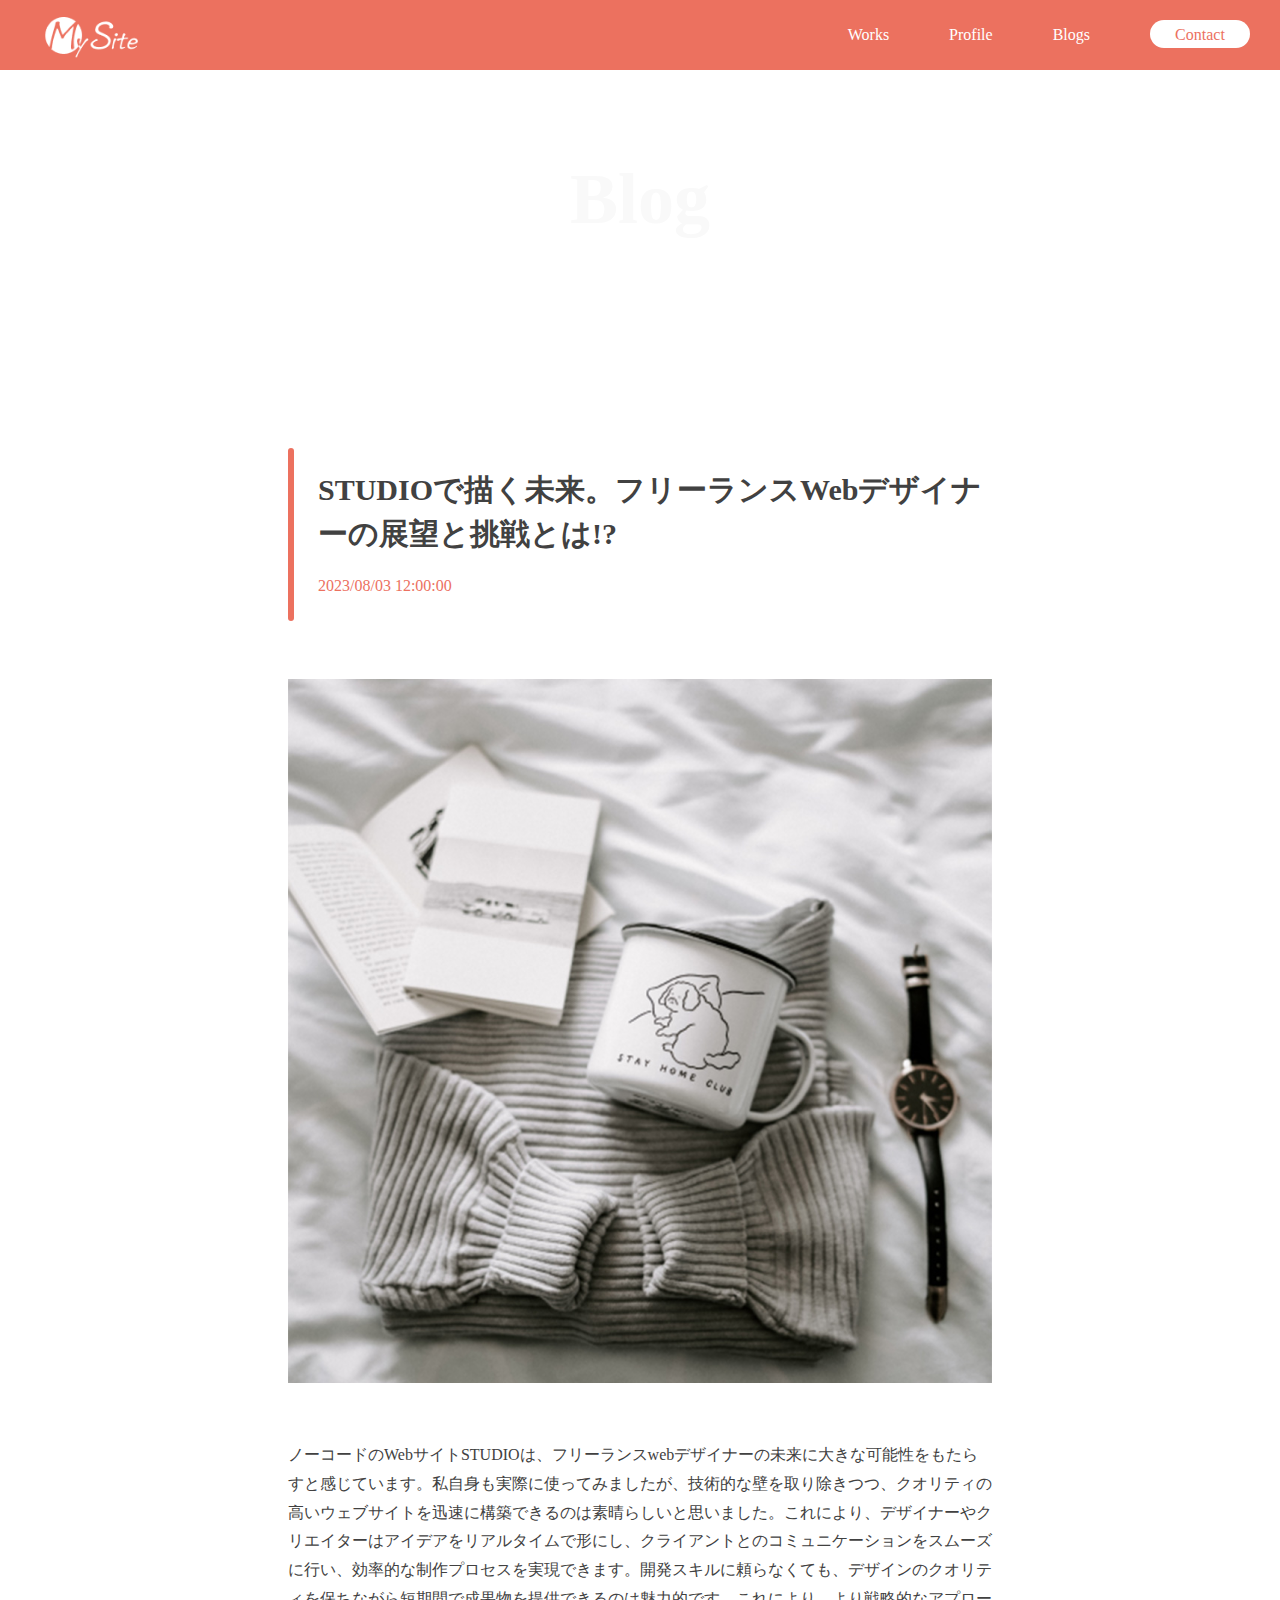
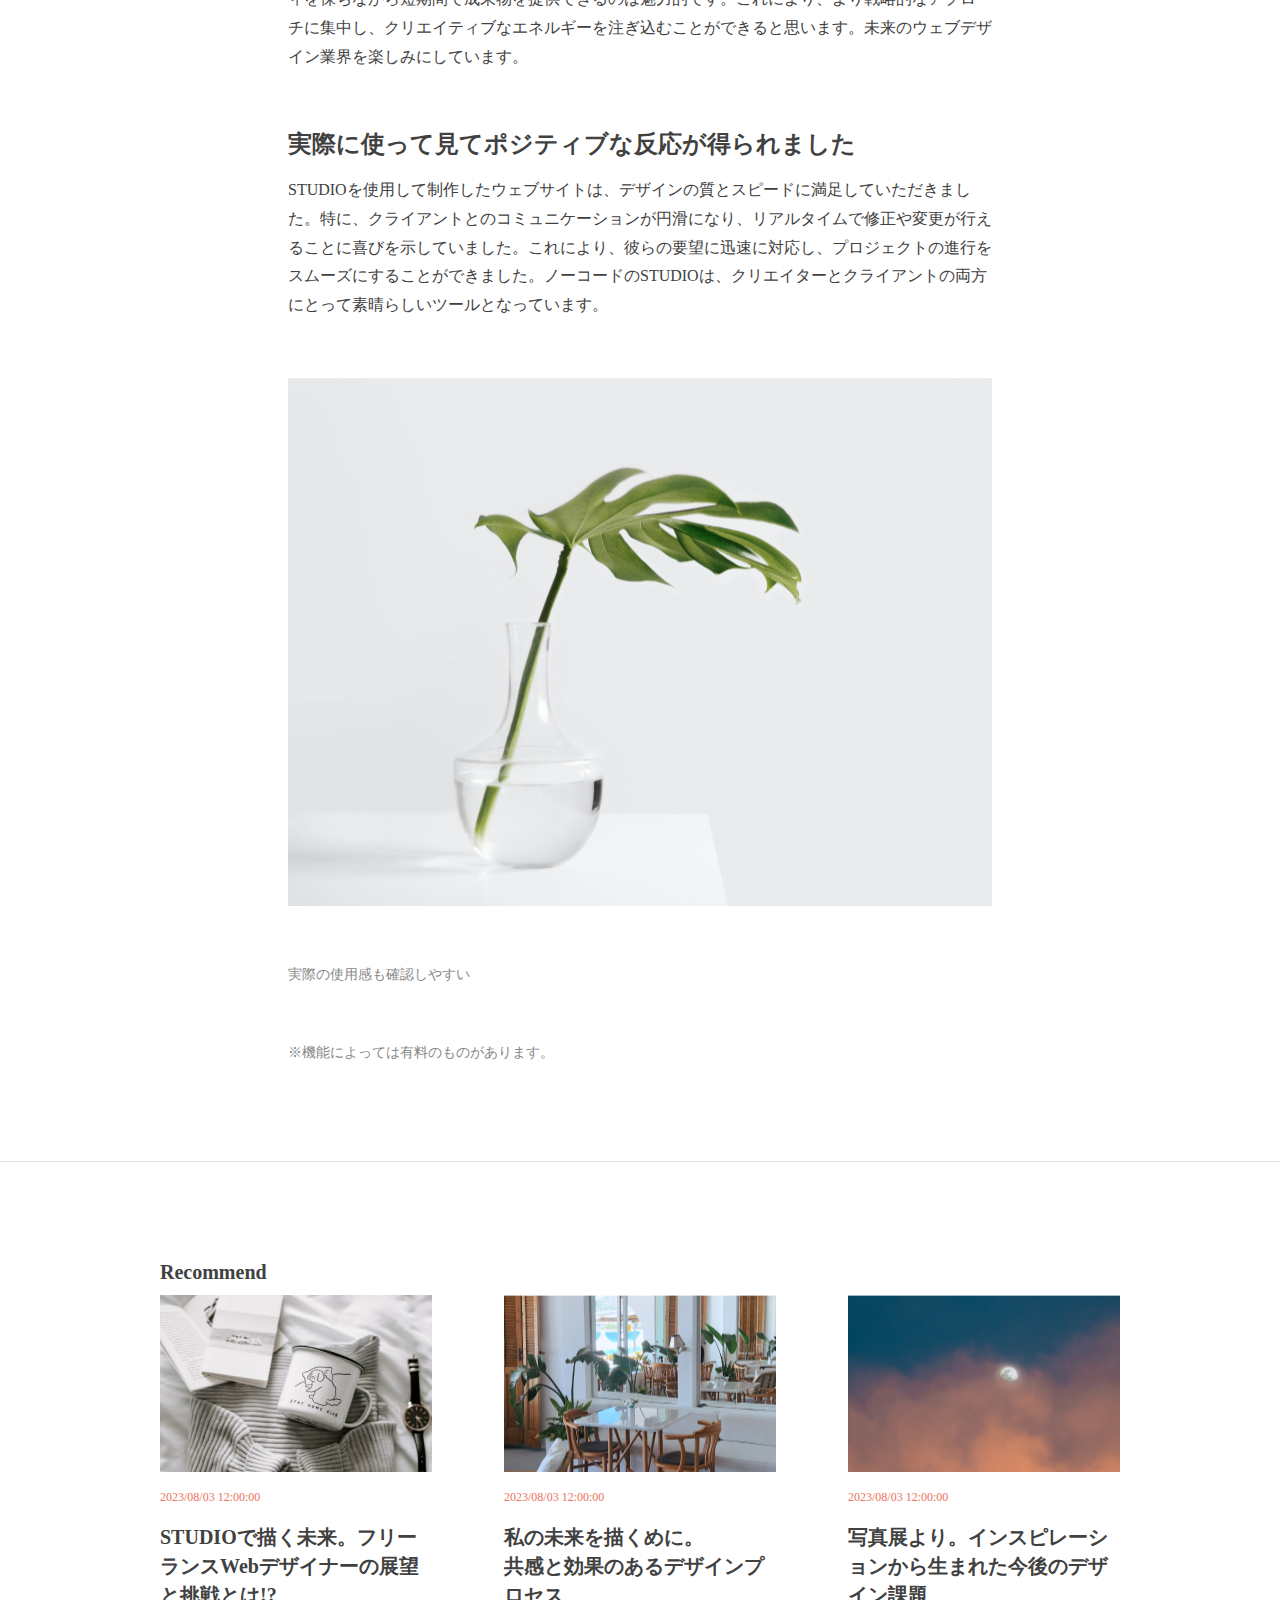
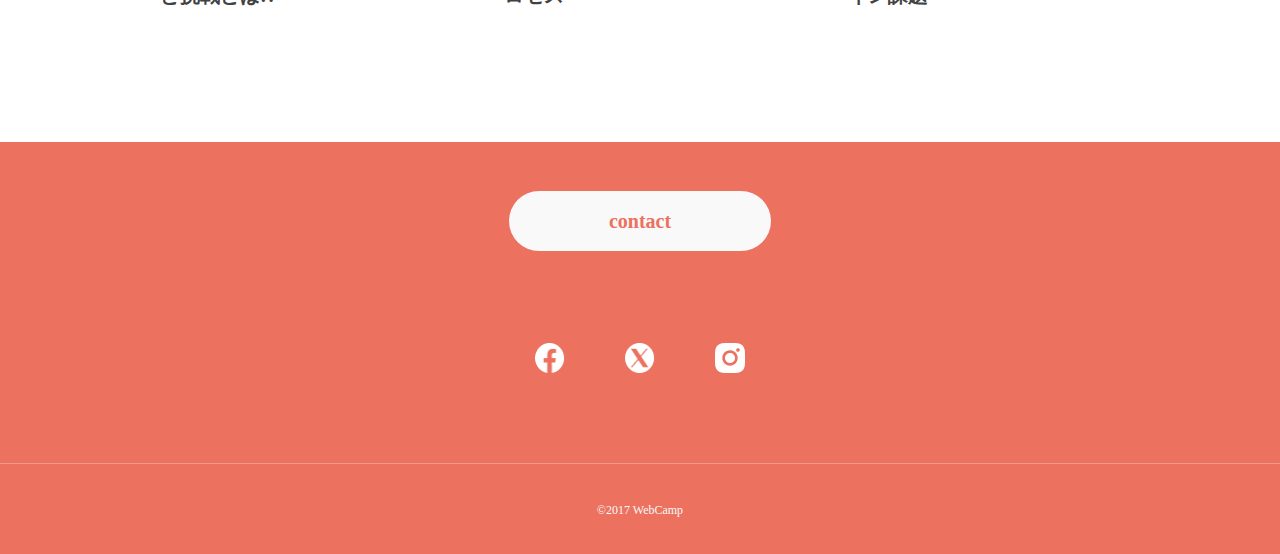
==== pages/blog.html @ ed56d895 "blogページ簡易実装" ====
<!DOCTYPE html>
<html lang="ja">
    <head>
        <meta charset="UTF-8">
        <!-- CSSファイルの読み込み -->
        <link rel="stylesheet" href="https://cdn.jsdelivr.net/npm/bootstrap@5.0.0-beta1/dist/css/bootstrap.min.css">
        <link rel="stylesheet" href="blog.css">
        <title>Blog</title>
    </head>
    <body>
        <!-- header -->
        <header>
            <nav>
                <h1 class="heading">
                    <a href="../index.html">
                        <img src="../img/mysite.png">
                    </a>
                </h1>
                <ul class="nav-list">
                    <li class="nav-list-item">
                        <a href="works.html">Works</a>
                    </li>
                    <li class="nav-list-item">
                        <a href="../index.html#profile">Profile</a>
                    </li>
                    <li class="nav-list-item">
                        <a href="../pages/blogs.html">Blogs</a>
                    </li>
                    <li class="nav-list-item">
                        <a href="../pages/contact.html" class="contact-button">Contact</a>
                    </li>
                </ul>
            </nav>
        </header>
        <!-- main-visual用のdiv -->
        <div class="main-visual">
            <div class="main-visual-text">
                <!-- pタグ（と文字）を追加 -->
                <p class="main-visual-title">Blog</p>
            </div>
        </div>
        <main>
            <section class="blog">
              <div class="width-704px">
              <div class="blog-title">
                <p class="vertical-line"></p>
                <div>
                  <h3>STUDIOで描く未来。フリーランスWebデザイナーの展望と挑戦とは!?</h3>
                  <p class="datetime">2023/08/03 12:00:00</p>
                </div>
              </div>
              <div class="image-box blog1-image"></div>
              <div class="description">
                ノーコードのWebサイトSTUDIOは、フリーランスwebデザイナーの未来に大きな可能性をもたらすと感じています。私自身も実際に使ってみましたが、技術的な壁を取り除きつつ、クオリティの高いウェブサイトを迅速に構築できるのは素晴らしいと思いました。これにより、デザイナーやクリエイターはアイデアをリアルタイムで形にし、クライアントとのコミュニケーションをスムーズに行い、効率的な制作プロセスを実現できます。開発スキルに頼らなくても、デザインのクオリティを保ちながら短期間で成果物を提供できるのは魅力的です。これにより、より戦略的なアプローチに集中し、クリエイティブなエネルギーを注ぎ込むことができると思います。未来のウェブデザイン業界を楽しみにしています。
              </div>
              <div class="description">
                <h4>実際に使って見てポジティブな反応が得られました</h4>
                <p>STUDIOを使用して制作したウェブサイトは、デザインの質とスピードに満足していただきました。特に、クライアントとのコミュニケーションが円滑になり、リアルタイムで修正や変更が行えることに喜びを示していました。これにより、彼らの要望に迅速に対応し、プロジェクトの進行をスムーズにすることができました。ノーコードのSTUDIOは、クリエイターとクライアントの両方にとって素晴らしいツールとなっています。</p>
              </div>  
              <div class="image-box blog2-image">
              </div>
              <p class="caption">実際の使用感も確認しやすい</p>
              <p class="caution">※機能によっては有料のものがあります。</p>
              </div>
            </section>          
           <section class="recommend">
             <h5 class="recomemnd-headding">Recommend</h5>
             <div class="recommend-blogs">
               <div class="card">
                 <div class="recommend-image-box blog3-image"></div>
                 <div class="recommend-blog-caption">
                   <p class="recomemnd-blog-datetime">2023/08/03 12:00:00</p>
                   <div class="recommend-blog-title">STUDIOで描く未来。フリーランスWebデザイナーの展望と挑戦とは!?</div>
                 </div>
               </div>
               <div class="card">
                 <div class="recommend-image-box blog4-image"></div>
                 <div class="recommend-blog-caption">
                   <p class="recomemnd-blog-datetime">2023/08/03 12:00:00</p>
                   <div class="recommend-blog-title">私の未来を描くめに。<br>
                    共感と効果のあるデザインプロセス</div>
                 </div>
               </div>
              <div class="card">
                 <div class="recommend-image-box blog5-image"></div>
                 <div class="recommend-blog-caption">
                   <p class="recomemnd-blog-datetime">2023/08/03 12:00:00</p>
                   <div class="recommend-blog-title">写真展より。インスピレーションから生まれた今後のデザイン課題</div>
                 </div>
               </div>
             </div>
           </section>
        </main>
        <footer>
          <a href="contact.html" class="contact-link">contact</a>
          <div class="sns">
            <a href="../index.html"><img src="../img/icon-facebook.png"></a>
            <a href="../index.html"><img src="../img/icon-x.png"></a>
            <a href="../index.html"><img src="../img/icon -instagram.png"></a>
          </div>
          <div class="footer_border_line"></div>
          <p class="footer-text">&copy;2017 WebCamp</p>
        </footer>
        <script src="https://ajax.googleapis.com/ajax/libs/jquery/3.1.1/jquery.min.js"></script>
        <script src="../script.js"></script>
    </body>
</html>
---- pages/blog.css ----
@charset "utf-8";

/* ブラウザがそれぞれ持っているCSSをリセットするための記述 */
* {
  margin: 0;
  padding: 0;
  box-sizing: border-box;
}

body {
  font-family: "Raleway", sans-serif;
}

.width-704px {
  width: 704px;
  margin: 0 auto;
}

header{
  width: 100%; /* 横幅100% */
  height: 70px; /* 高さ70px */
  background-color: #EC715F; /* 背景色をカラーコードで指定 */
  /* 固定 */
  position: fixed;
  z-index: 999;
  top: 0;
  left: 0;
}

.heading img{
  height: 60px;
}

nav{
  height: 70px; /* 高さ70px */
  margin: 0 auto;  /* 中央寄せ */
  display: flex; /* flexboxを設定 */
  justify-content: flex-end; /* 子要素を右詰めで順に並べるように設定する */
}

nav > :first-child {
    margin-right: auto;
    width: 214px;
    height: 65px;
    padding-top: 5px;
}

.nav-list{
  width: 560px; /* 横幅560px */
  display: flex; /* flexboxを設定 */
  justify-content: flex-end; /* 要素を右詰めで順に並べるように設定する */
}

.nav-list-item{
  margin: 0 30px; /* 上下に0pxの隙間、左右に30pxずつの隙間を発生させる。 */
  list-style: none; /* li使用時に発生する黒丸を削除 */
  line-height: 70px; /* 行の高さを70pxに設定し、縦方向に中央寄せで文字を配置する */
  text-align: center; /* 横方向に中央寄せで文字を配置する。*/
  color: white; /* 文字色を白に変更 */
}

.nav-list-item a {
    text-decoration: none;
    color: white;
    font-family: Noto Sans JP;
}

.nav-list-item a {
  position: relative; /*疑似要素使用のため*/
  text-decoration: none; /*標準時の下線を削除*/
}

.nav-list-item:not(:last-child) a:after {
  content: "";
  position: absolute;
  bottom: -4px;
  left: 0;
  width: 100%; /*下線の幅*/
  height: 4px; /*下線の太さ*/
  background: black;
  visibility: hidden; /*非表示*/
  opacity: 0; /*透明*/
  transition: .3s;
  background-color: white;
}

.nav-list-item:not(:last-child) a:hover::after {
   visibility: visible; /*表示*/
   opacity: 1; /*不透明に*/
   background-color: white;
}

.contact-button {
    display: block;
    background-color: white;
    border-radius: 20px;
    height: 28px;
    width: 100px;
    margin-top: 20px;
    line-height: 30px;
    color: #EC715F !important;
}

.contact-button:hover {
    background-color: #ffffff9e;
    transition: 0.3s
}

.main-visual {
    width: 100%;
    height: 250px;
    background-image: url(../img/mv.png);
    background-size: cover;
    background-position: center;
    margin-top: 70px;
}

.main-visual-text {
    /*width: 960px;*/
    /*height: 650px;*/
    /*margin: 0 auto;*/
    /*text-align: center;*/
    /*color: white;*/
}

.first-char {
    color: #EC715F;
}

.main-visual-title {
    padding-top: 90px;
    color: #F9F9F9;
    text-align: center;
    font-family: Raleway;
    font-size: 72px;
    font-style: normal;
    font-weight: 700;
    line-height: 110%;
    margin-bottom: 0;
}

.main-visual-subtitle {
    width: 784px;
    margin: 0 auto;
    font-size: 18px;
    line-height: 200%;
    font-family: Noto Sans JP;
}


/* .mainをmainに変更して、専用タグのmainを指定するように設定する。 */
main {
    width: 100%;
    padding-bottom: 128px;
    padding-top: 128px;
}


.blog {
    /*width: 704px;*/
    margin: 0 auto;
    padding-bottom: 96px;
    border-bottom: solid 1px #E4E4E4;
}
.blog:last-child {
  margin-bottom: 0;
}

.image-box:last-child {
  margin-bottom: 0; 
}

.vertical-line {
    display: flex;
    width: 6px;
    align-items: flex-start;
    gap: 10px;
    border-radius: 5px;
    background: #EC715F;
    height: 100%;
}

.blog-title {
    height: 173px;
    display: flex;
    justify-content: space-between;
}

h3 {
    color: var(--text-black, #414141);
    font-family: Noto Sans JP;
    font-size: 30px;
    font-style: normal;
    font-weight: 700;
    line-height: 145%;
    margin-bottom: 16px;
    width: 674px;
    margin-top: 20px;
    height: 88px;
}

.datetime {
    color: #EC715F;
    font-family: Noto Sans JP;
    font-size: 16px;
    font-style: normal;
    font-weight: 400;
    line-height: 180%;
    margin-bottom: 20px;
}


.image-box {
    width: 704px;
    height: 704px;
    margin: 0 auto;
    margin-top: 58px;
    margin-bottom: 58px;
    background-size: cover;
    background-position: center;
}

.blog1-image {
    background-image: url(../img/blog1-large-image.png);
    height: 704px;
}

.blog2-image {
    background-image: url(../img/blog2-large-image.png);
    height: 528px;
    margin-left: 0;
}

.caption {
    color: var(--gray-1, #888);
    font-family: Inter;
    font-size: 14px;
    font-style: normal;
    font-weight: 400;
    line-height: 160%;
    margin-bottom: 56px;
}

.caution {
    color: #888;
    font-family: Inter;
    font-size: 14px;
    font-style: normal;
    font-weight: 400;
    line-height: 160%;
    margin-bottom: 0;
}


.recommend {
    width: 960px;
    margin: 0 auto;
    padding-top: 96px;
}

.recomemnd-headding {
    color: #414141;
    font-family: Noto Sans JP;
    font-size: 20px;
    font-style: normal;
    font-weight: 700;
    line-height: 145%;
}

.recommend-blogs {
    width: 960px;
    height: 319px;
    display: inline-flex;
    align-items: flex-start;
    align-content: flex-start;
    gap: 64px 72px;
    flex-wrap: wrap;
}

.card {
    width: 272px;
    height: 319px;
    border: none;
}


.recomemend-image-box {
    width: 272px;
    height: 177px;
    background-size: cover;
    background-position: center;
}

.recommend-blog-caption {
    width: 272px;
    height: 130px;
}

.recomemnd-blog-datetime {
    color: #EC715F;
    font-family: Noto Sans JP;
    font-size: 12px;
    font-style: normal;
    font-weight: 400;
    line-height: 180%;
    display: flex;
    width: 258px;
    height: 37.152px;
    flex-direction: column;
    justify-content: flex-end;
    margin-bottom: 14px;
}

.recommend-blog-title {
    color: var(--text-black, #414141);
    font-family: Noto Sans JP;
    font-size: 20px;
    font-style: normal;
    font-weight: 700;
    line-height: 145%;
}




.blog3-image {
    background-image: url(../img/blog3-large-image.png);
    height: 177px;
}

.blog4-image {
    background-image: url(../img/blog4-large-image.png);
    height: 177px;
    margin-left: 0;
}

.blog5-image {
    background-image: url(../img/blog5-large-image.png);
    height: 177px;
    margin-left: 0;
}

.description {
    color: #414141;
    font-family: Noto Sans JP;
    font-size: 16px;
    font-style: normal;
    font-weight: 400;
    line-height: 180%;
    margin-bottom: 56px;
}


h4 {
    height: 24.65px;
    color: #414141;
    font-family: Noto Sans JP;
    font-size: 24px;
    font-style: normal;
    font-weight: 700;
    line-height: 145%;
    margin-bottom: 24px;
    align-self: stretch;
}


.description p {
    margin: 0;
}



.blogs-case {
    width: 496px;
    height: 166px;
}

.title-group {
    width: 498px;
    height: 88px;
}





.content {
    overflow: hidden;
    color: #414141;
    text-overflow: ellipsis;
    font-family: Noto Sans JP;
    font-size: 16px;
    font-style: normal;
    font-weight: 400;
    line-height: 180%;
    height: 58px;
    display: -webkit-box;
    -webkit-box-orient: vertical;
    -webkit-line-clamp: 2;
}


.view-all {
    width: 224px;
    margin: 0 auto;
    display: flex;
    height: 60px;
    justify-content: center;
    align-items: center;
    border-radius: 30px;
    color: #F9F9F9;
    background: #1C1C1C;
    font-size: 16px;
    font-weight: 700;
    line-height: 180%;
    text-decoration: none;
    font-family: Noto Sans JP;
    font-style: normal;
}

.view-all:hover {
    background: #1c1c1c7d;
    color: #F9F9F9;
    transition: 0.3s;
}


footer {
    width: 100%;
    height: 412px;
    text-align: center;
    line-height: 60px;
    background-color: #EC715F;
    display: flex;
    padding: 28px 0px 16px 0px;
    flex-direction: column;
    justify-content: flex-end;
    align-items: center;
    gap: 36px;
}

.contact-link {
    text-decoration: none;
    display: flex;
    height: 60px;
    padding: 24px 100px;
    align-items: center;
    gap: 10px;
    border-radius: 30px;
    background: #F9F9F9;
    color: #EC715F;
    font-size: 20px;
    font-weight: 700;
    line-height: 145%;
    font-family: Noto Sans JP;
}

.contact-link:hover {
    color: #EC715F;
}

.sns {
    display: flex;
    padding: 40px 0px;
    justify-content: center;
    align-items: flex-start;
    gap: 60px;
}

footer img {
  width: 30px;
  height: 30px;
}

.footer_border_line {
    width: 100%;
    height: 1px;
    opacity: 0.3;
    background: #F9F9F9;
}

.footer-text {
    color: #F9F9F9;
    font-family: Noto Sans JP;
    font-size: 12px;
    font-style: normal;
    font-weight: 400;
    line-height: 180%;
}
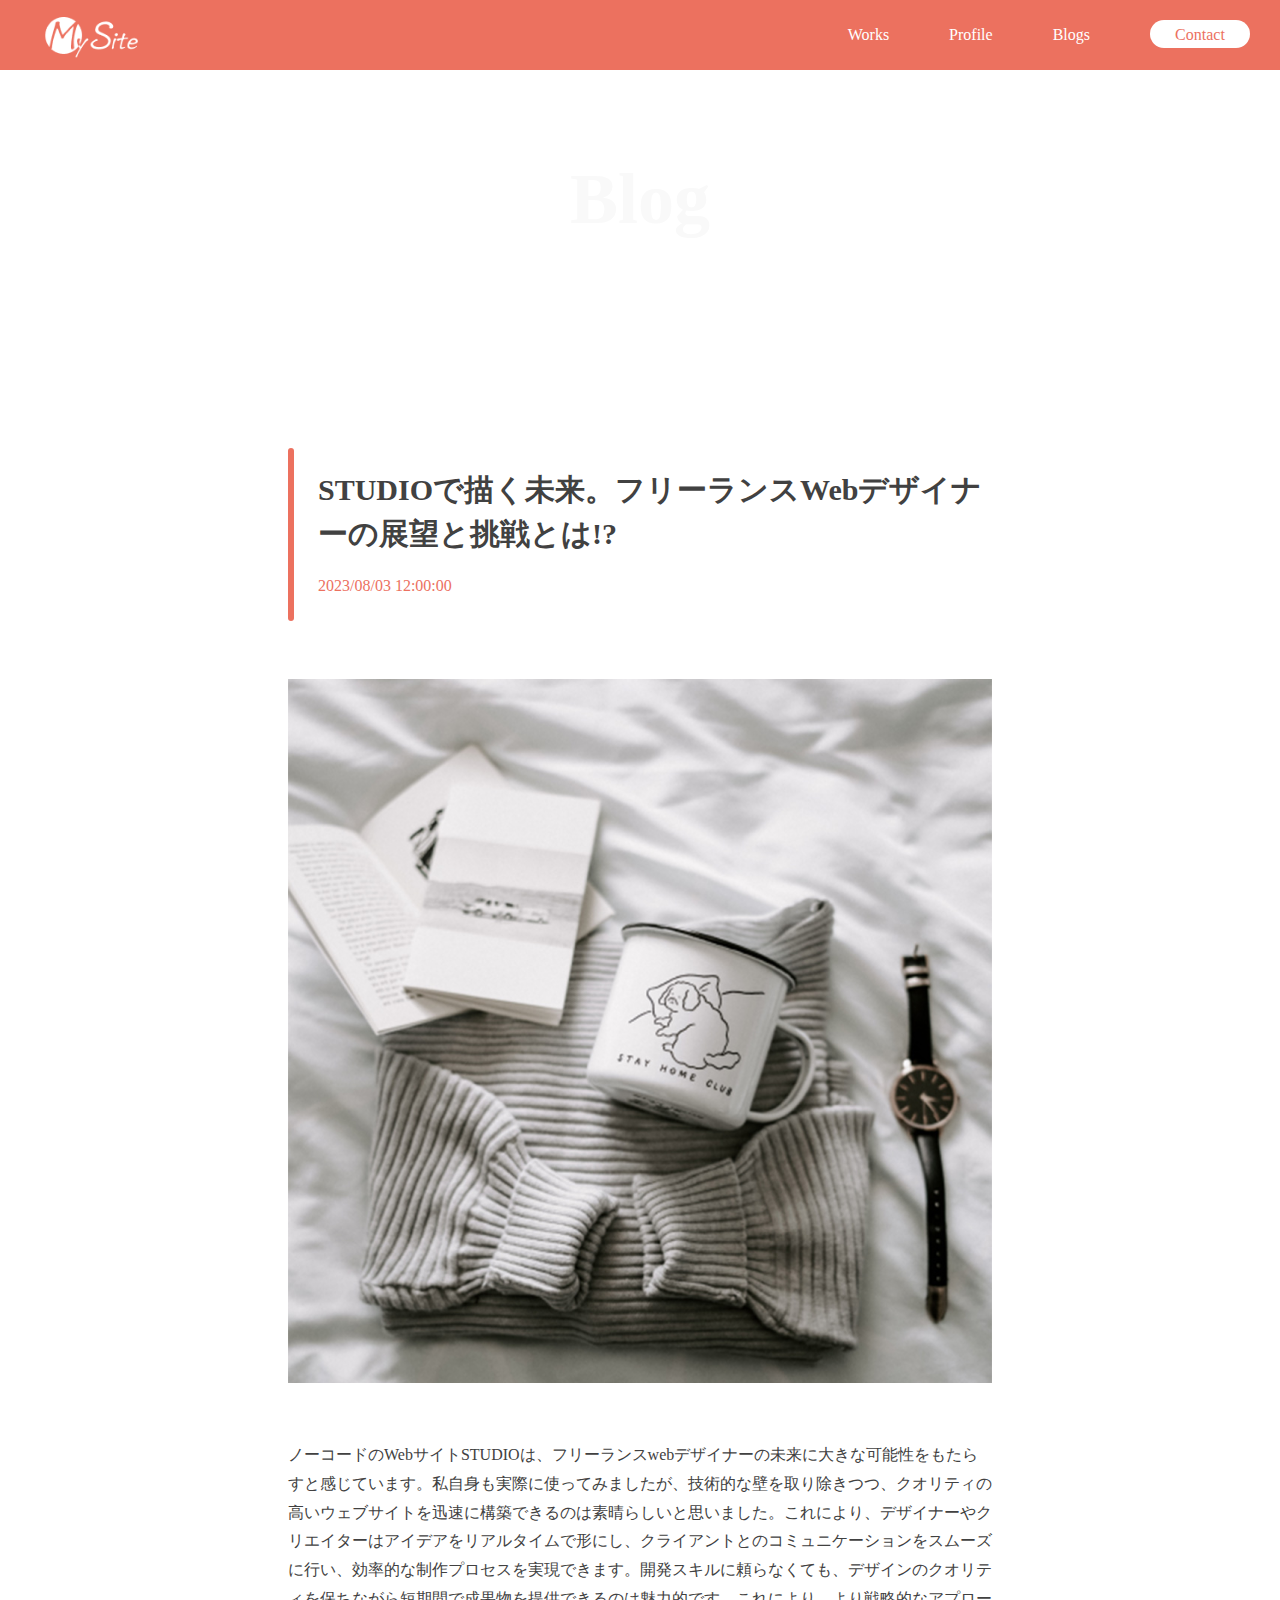
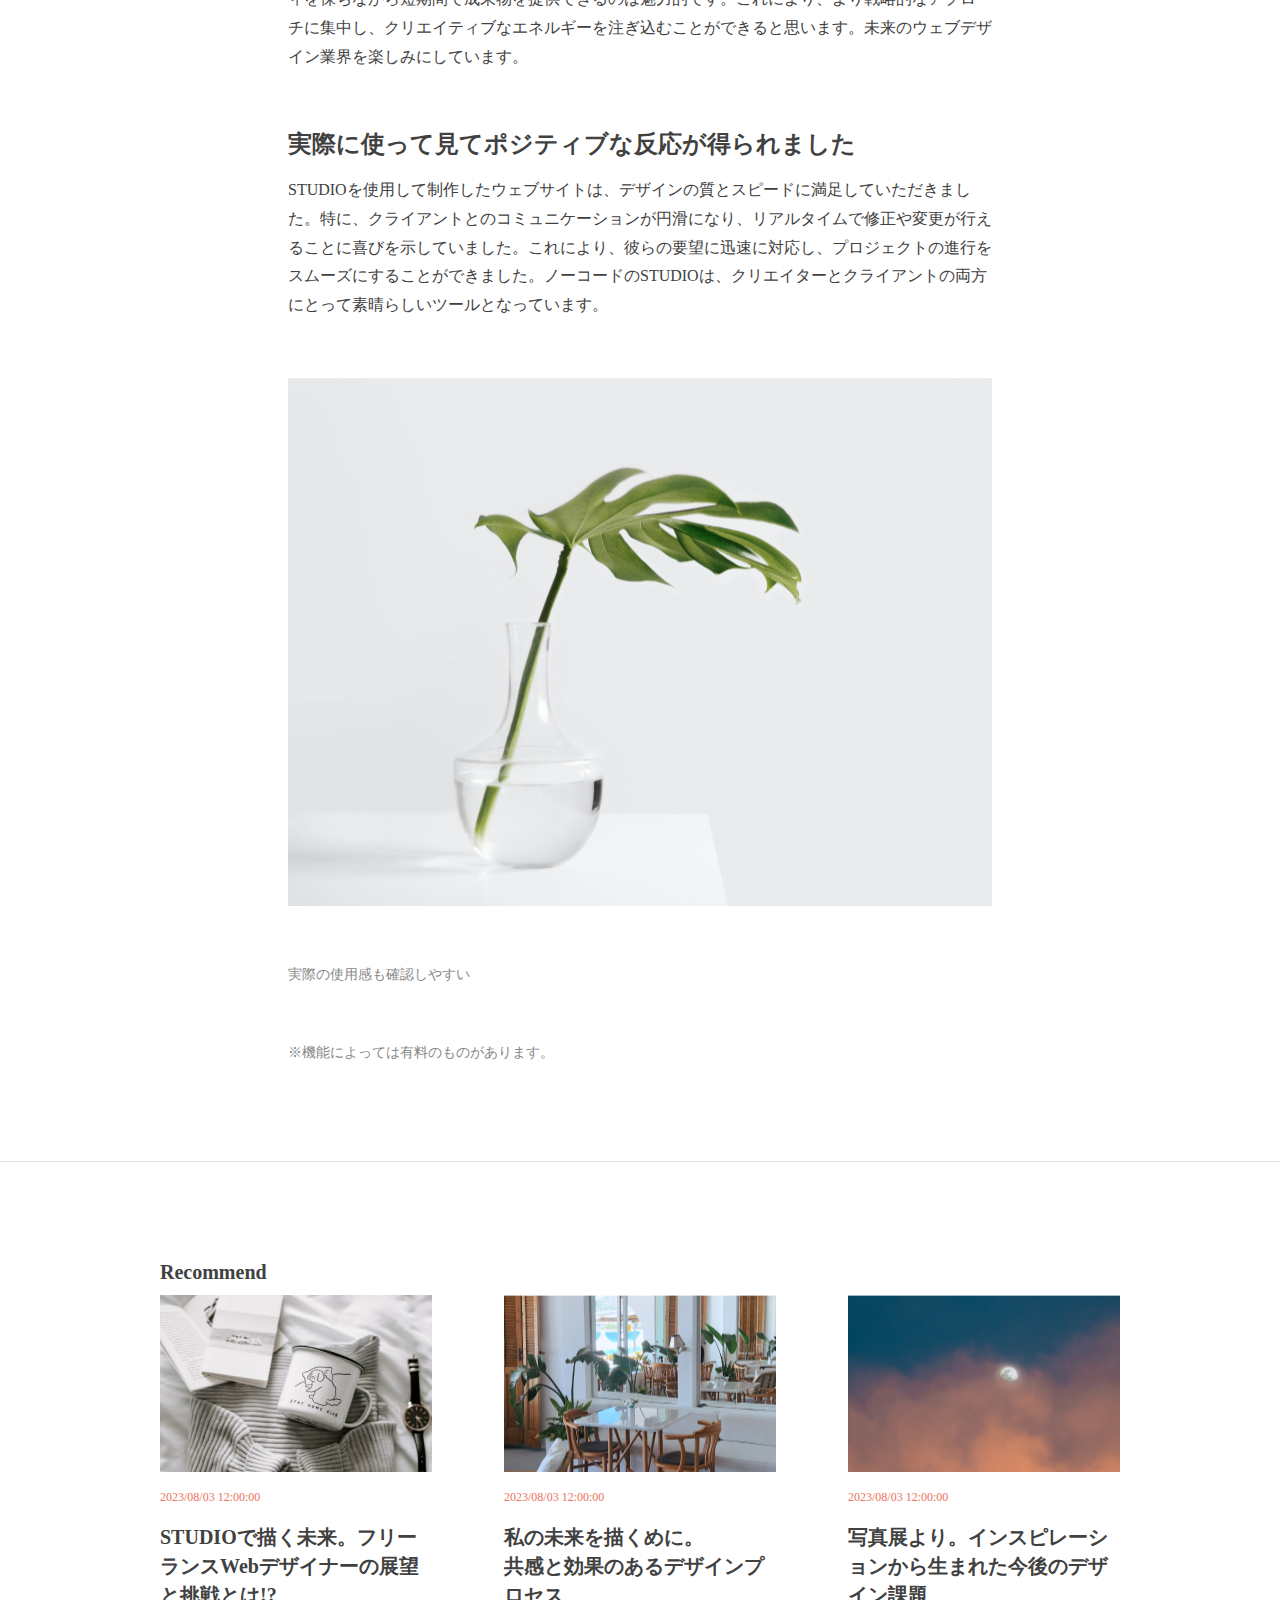
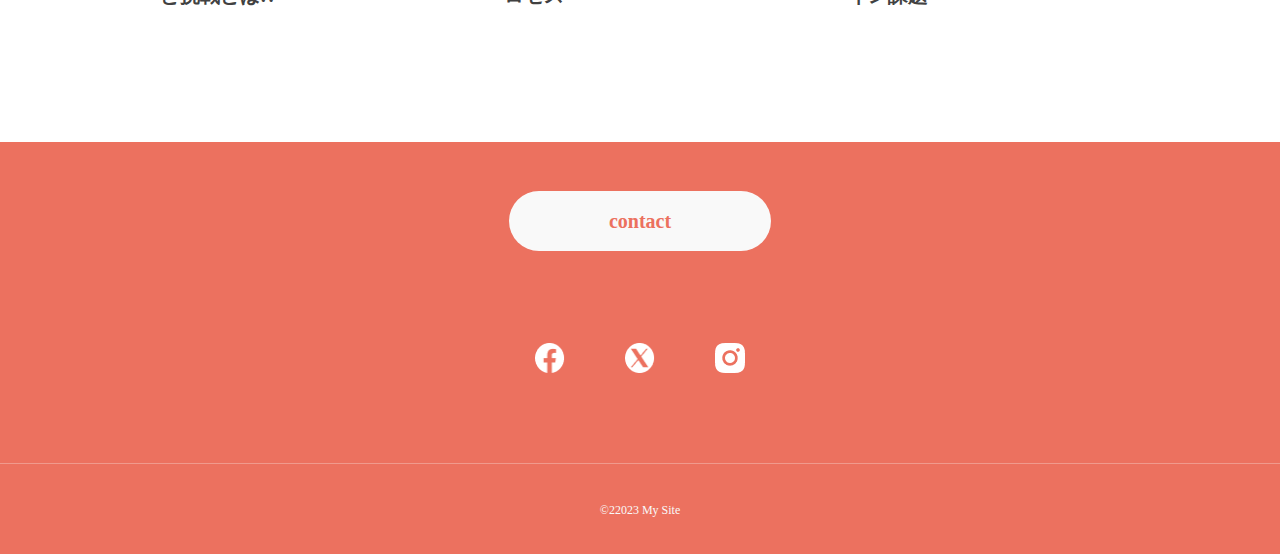
==== commit aed87b6f: "footer文言修正" ====
--- a/pages/blog.html
+++ b/pages/blog.html
@@ -99,7 +99,7 @@
             <a href="../index.html"><img src="../img/icon -instagram.png"></a>
           </div>
           <div class="footer_border_line"></div>
-          <p class="footer-text">&copy;2017 WebCamp</p>
+          <p class="footer-text">&copy;22023 My Site</p>
         </footer>
         <script src="https://ajax.googleapis.com/ajax/libs/jquery/3.1.1/jquery.min.js"></script>
         <script src="../script.js"></script>
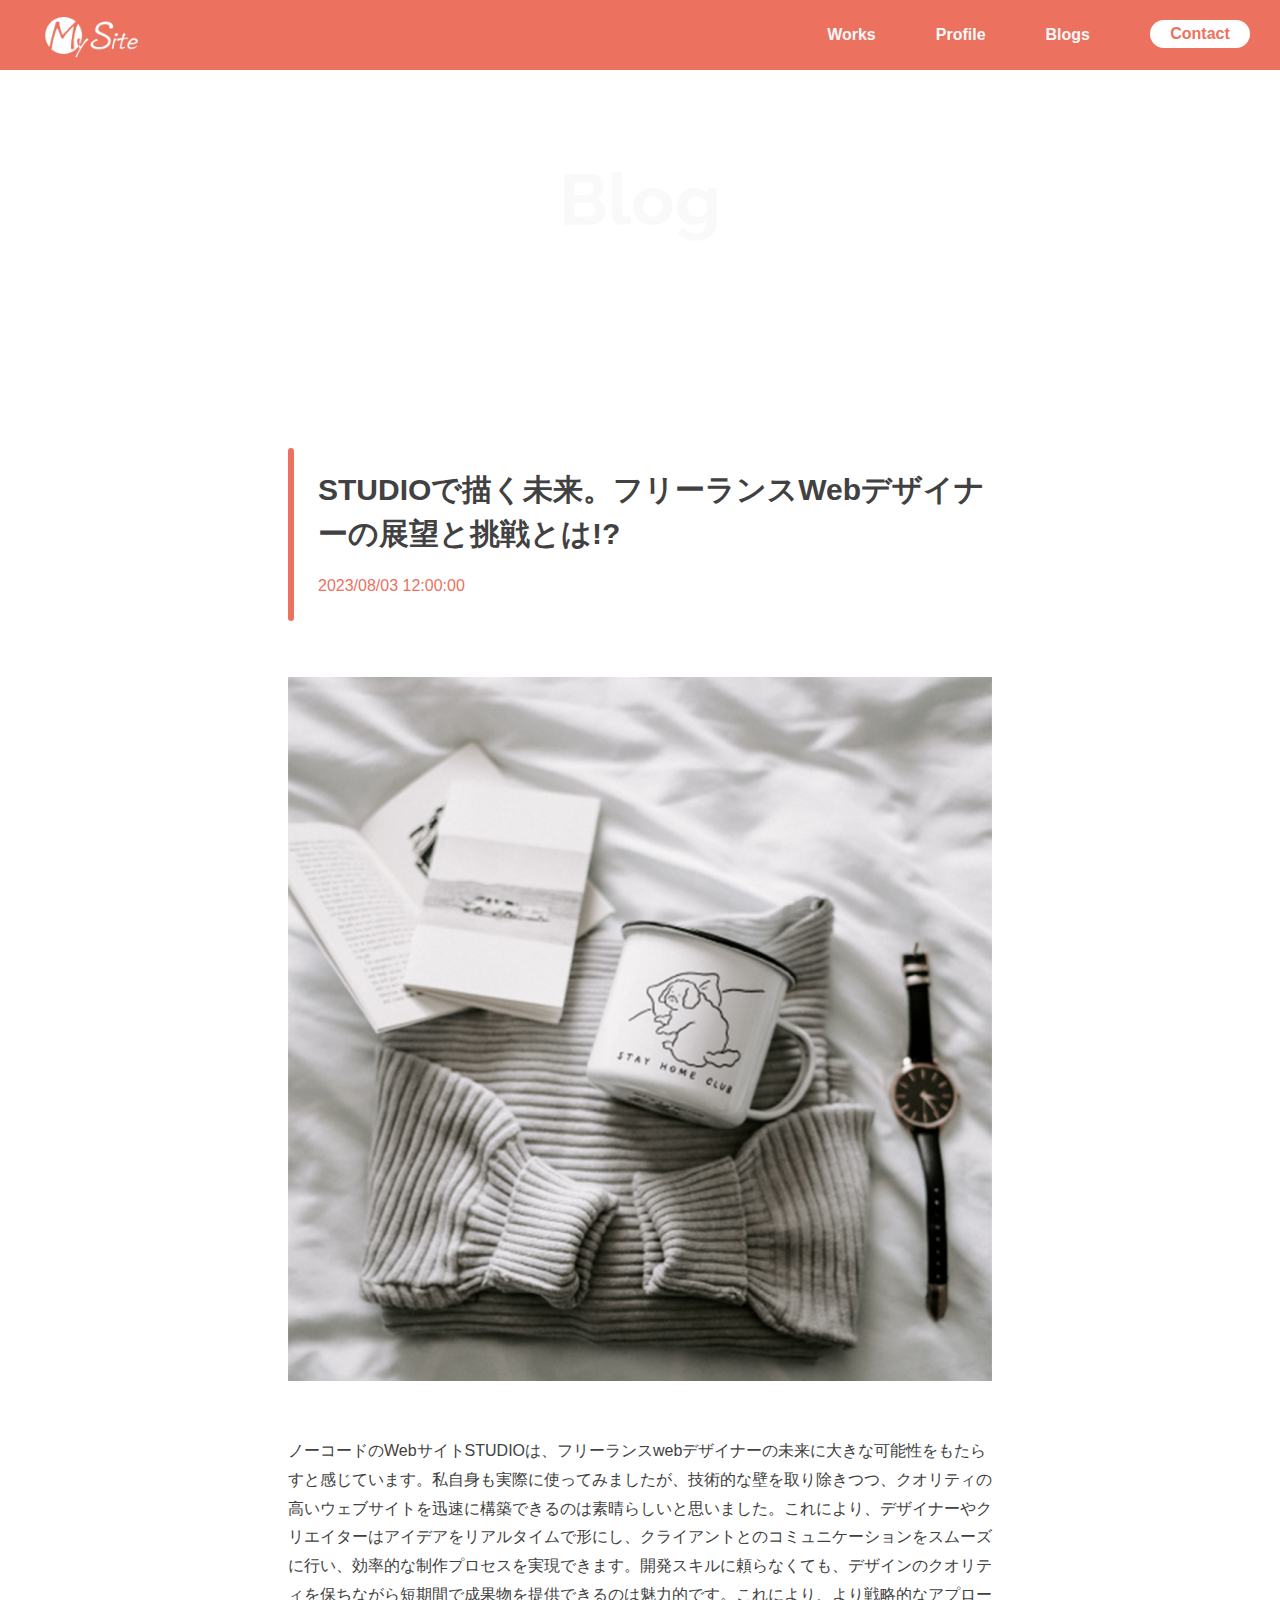
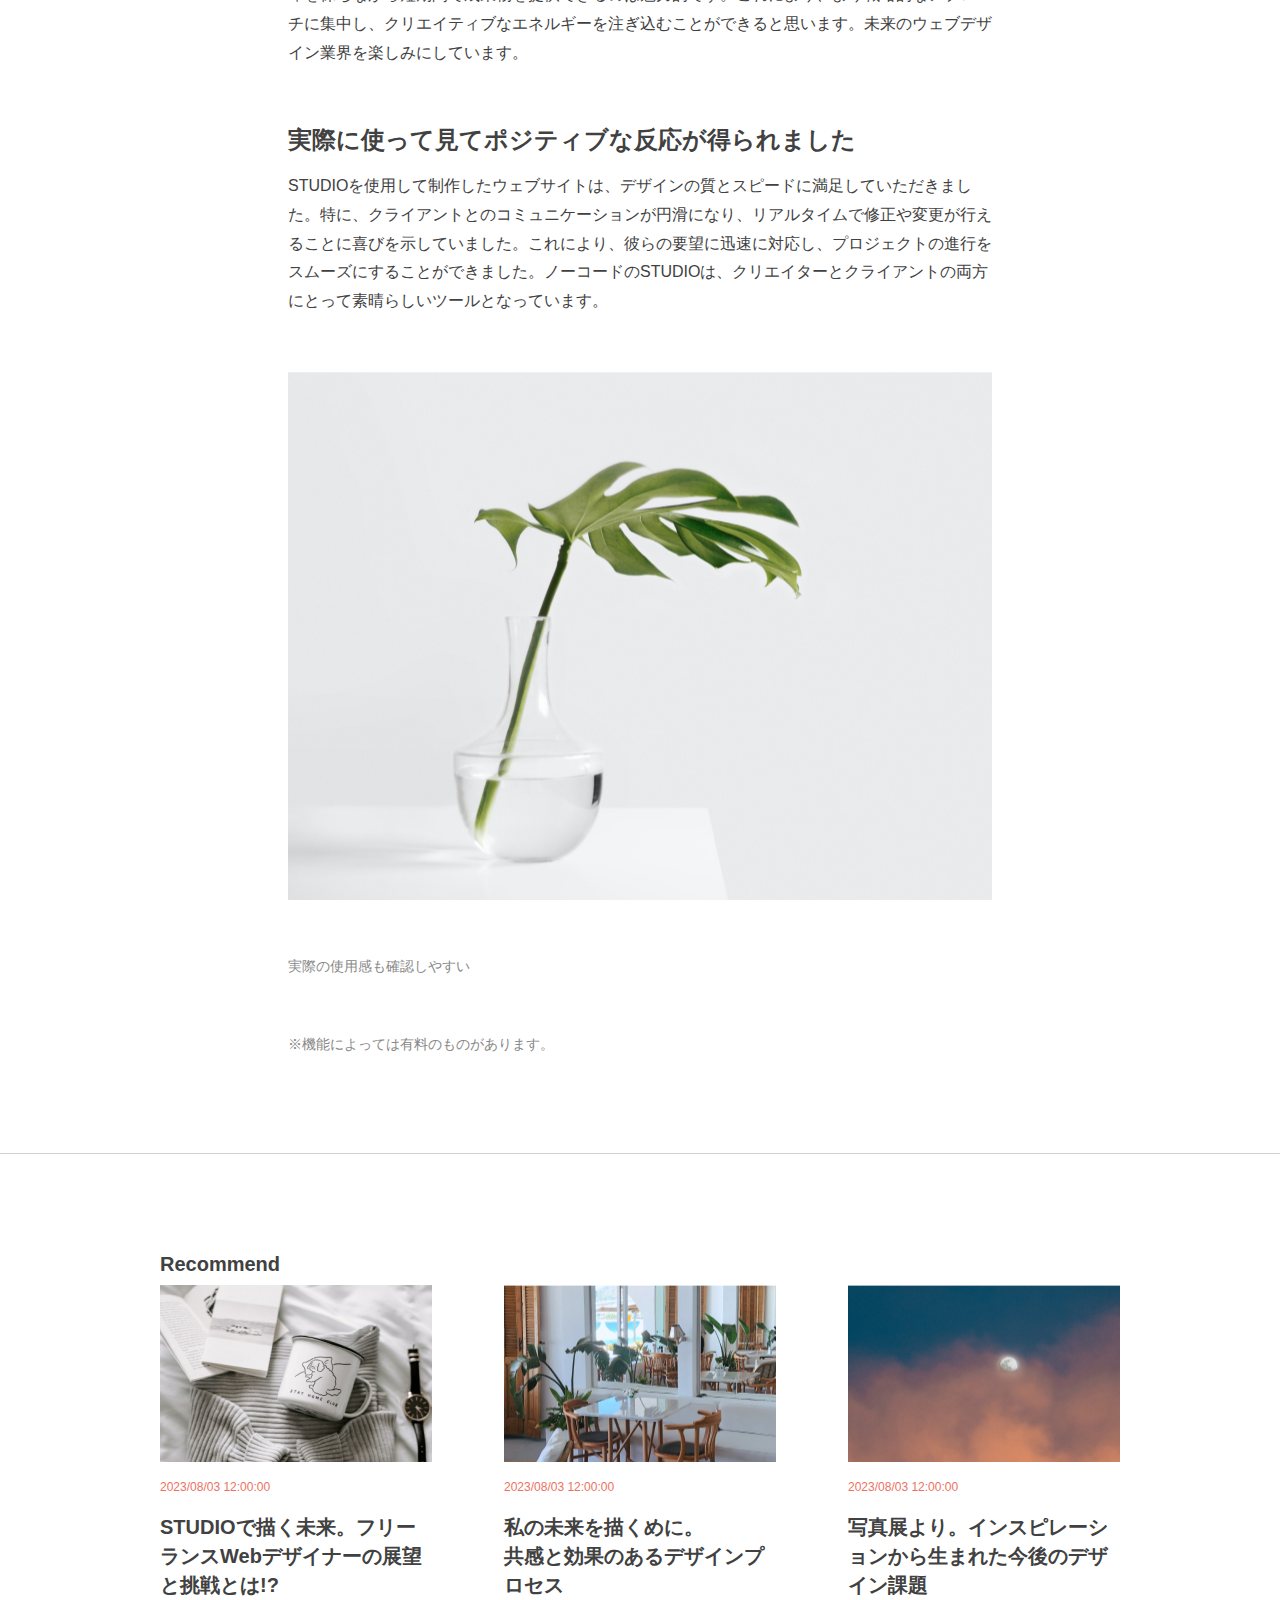
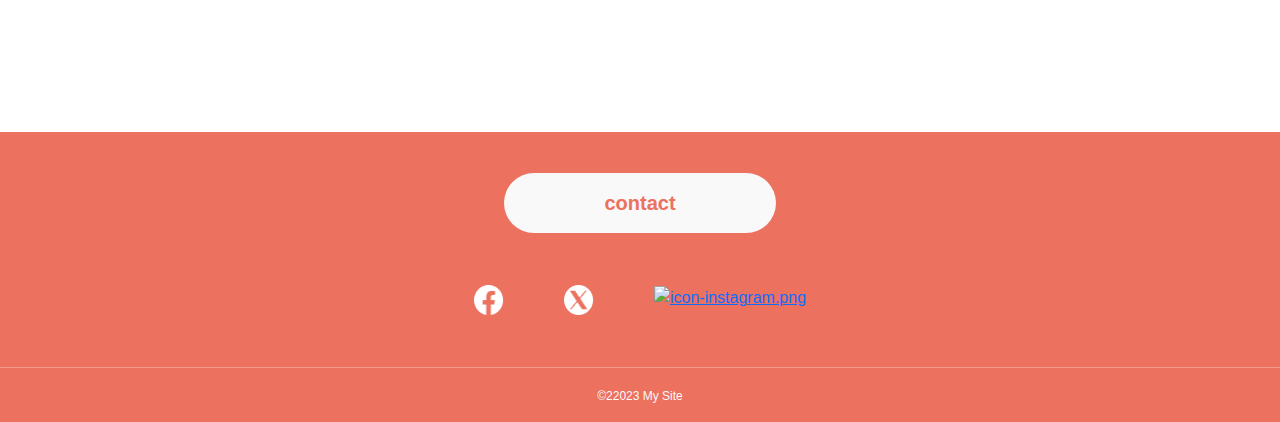
==== commit 50481abe: "PC版完成" ====
--- a/pages/blog.html
+++ b/pages/blog.html
@@ -4,6 +4,8 @@
         <meta charset="UTF-8">
         <!-- CSSファイルの読み込み -->
         <link rel="stylesheet" href="https://cdn.jsdelivr.net/npm/bootstrap@5.0.0-beta1/dist/css/bootstrap.min.css">
+        <link href="https://fonts.googleapis.com/earlyaccess/notosansjp.css">
+        <link href="https://fonts.googleapis.com/css?family=Raleway" rel="stylesheet">
         <link rel="stylesheet" href="blog.css">
         <title>Blog</title>
     </head>
@@ -13,7 +15,7 @@
             <nav>
                 <h1 class="heading">
                     <a href="../index.html">
-                        <img src="../img/mysite.png">
+                        <img src="../img/mysite.png" alt="mysite.png">
                     </a>
                 </h1>
                 <ul class="nav-list">
@@ -41,66 +43,73 @@
         </div>
         <main>
             <section class="blog">
-              <div class="width-704px">
-              <div class="blog-title">
-                <p class="vertical-line"></p>
-                <div>
-                  <h3>STUDIOで描く未来。フリーランスWebデザイナーの展望と挑戦とは!?</h3>
-                  <p class="datetime">2023/08/03 12:00:00</p>
+                <div class="width-704px">
+                    <div class="blog-title">
+                        <p class="vertical-line"></p>
+                        <div>
+                            <h3>STUDIOで描く未来。フリーランスWebデザイナーの展望と挑戦とは!?</h3>
+                            <p class="datetime">2023/08/03 12:00:00</p>
+                        </div>
+                    </div>
+                    <div class="image-box blog1-image"></div>
+                    <div class="description">ノーコードのWebサイトSTUDIOは、フリーランスwebデザイナーの未来に大きな可能性をもたらすと感じています。私自身も実際に使ってみましたが、技術的な壁を取り除きつつ、クオリティの高いウェブサイトを迅速に構築できるのは素晴らしいと思いました。これにより、デザイナーやクリエイターはアイデアをリアルタイムで形にし、クライアントとのコミュニケーションをスムーズに行い、効率的な制作プロセスを実現できます。開発スキルに頼らなくても、デザインのクオリティを保ちながら短期間で成果物を提供できるのは魅力的です。これにより、より戦略的なアプローチに集中し、クリエイティブなエネルギーを注ぎ込むことができると思います。未来のウェブデザイン業界を楽しみにしています。 </div>
+                    <div class="description">
+                        <h4>実際に使って見てポジティブな反応が得られました</h4>
+                        <p>STUDIOを使用して制作したウェブサイトは、デザインの質とスピードに満足していただきました。特に、クライアントとのコミュニケーションが円滑になり、リアルタイムで修正や変更が行えることに喜びを示していました。これにより、彼らの要望に迅速に対応し、プロジェクトの進行をスムーズにすることができました。ノーコードのSTUDIOは、クリエイターとクライアントの両方にとって素晴らしいツールとなっています。</p>
+                    </div>
+                    <div class="image-box blog2-image"></div>
+                    <p class="caption">実際の使用感も確認しやすい</p>
+                    <p class="caution">※機能によっては有料のものがあります。</p>
                 </div>
-              </div>
-              <div class="image-box blog1-image"></div>
-              <div class="description">
-                ノーコードのWebサイトSTUDIOは、フリーランスwebデザイナーの未来に大きな可能性をもたらすと感じています。私自身も実際に使ってみましたが、技術的な壁を取り除きつつ、クオリティの高いウェブサイトを迅速に構築できるのは素晴らしいと思いました。これにより、デザイナーやクリエイターはアイデアをリアルタイムで形にし、クライアントとのコミュニケーションをスムーズに行い、効率的な制作プロセスを実現できます。開発スキルに頼らなくても、デザインのクオリティを保ちながら短期間で成果物を提供できるのは魅力的です。これにより、より戦略的なアプローチに集中し、クリエイティブなエネルギーを注ぎ込むことができると思います。未来のウェブデザイン業界を楽しみにしています。
-              </div>
-              <div class="description">
-                <h4>実際に使って見てポジティブな反応が得られました</h4>
-                <p>STUDIOを使用して制作したウェブサイトは、デザインの質とスピードに満足していただきました。特に、クライアントとのコミュニケーションが円滑になり、リアルタイムで修正や変更が行えることに喜びを示していました。これにより、彼らの要望に迅速に対応し、プロジェクトの進行をスムーズにすることができました。ノーコードのSTUDIOは、クリエイターとクライアントの両方にとって素晴らしいツールとなっています。</p>
-              </div>  
-              <div class="image-box blog2-image">
-              </div>
-              <p class="caption">実際の使用感も確認しやすい</p>
-              <p class="caution">※機能によっては有料のものがあります。</p>
-              </div>
-            </section>          
-           <section class="recommend">
-             <h5 class="recomemnd-headding">Recommend</h5>
-             <div class="recommend-blogs">
-               <div class="card">
-                 <div class="recommend-image-box blog3-image"></div>
-                 <div class="recommend-blog-caption">
-                   <p class="recomemnd-blog-datetime">2023/08/03 12:00:00</p>
-                   <div class="recommend-blog-title">STUDIOで描く未来。フリーランスWebデザイナーの展望と挑戦とは!?</div>
-                 </div>
-               </div>
-               <div class="card">
-                 <div class="recommend-image-box blog4-image"></div>
-                 <div class="recommend-blog-caption">
-                   <p class="recomemnd-blog-datetime">2023/08/03 12:00:00</p>
-                   <div class="recommend-blog-title">私の未来を描くめに。<br>
-                    共感と効果のあるデザインプロセス</div>
-                 </div>
-               </div>
-              <div class="card">
-                 <div class="recommend-image-box blog5-image"></div>
-                 <div class="recommend-blog-caption">
-                   <p class="recomemnd-blog-datetime">2023/08/03 12:00:00</p>
-                   <div class="recommend-blog-title">写真展より。インスピレーションから生まれた今後のデザイン課題</div>
-                 </div>
-               </div>
-             </div>
-           </section>
+            </section>
+            <section class="recommend">
+                <h5 class="recomemnd-headding">Recommend</h5>
+                <div class="recommend-blogs">
+                    <div class="card">
+                        <div class="recommend-image-box blog3-image"></div>
+                        <div class="recommend-blog-caption">
+                            <p class="recomemnd-blog-datetime">2023/08/03 12:00:00</p>
+                            <div class="recommend-blog-title">STUDIOで描く未来。フリーランスWebデザイナーの展望と挑戦とは!?</div>
+                        </div>
+                    </div>
+                    <div class="card">
+                        <div class="recommend-image-box blog4-image"></div>
+                        <div class="recommend-blog-caption">
+                            <p class="recomemnd-blog-datetime">2023/08/03 12:00:00</p>
+                            <div class="recommend-blog-title">私の未来を描くめに。
+                                <br>共感と効果のあるデザインプロセス
+                            </div>
+                        </div>
+                    </div>
+                    <div class="card">
+                        <div class="recommend-image-box blog5-image"></div>
+                        <div class="recommend-blog-caption">
+                            <p class="recomemnd-blog-datetime">2023/08/03 12:00:00</p>
+                            <div class="recommend-blog-title">写真展より。インスピレーションから生まれた今後のデザイン課題</div>
+                        </div>
+                    </div>
+                </div>
+            </section>
         </main>
         <footer>
-          <a href="contact.html" class="contact-link">contact</a>
-          <div class="sns">
-            <a href="../index.html"><img src="../img/icon-facebook.png"></a>
-            <a href="../index.html"><img src="../img/icon-x.png"></a>
-            <a href="../index.html"><img src="../img/icon -instagram.png"></a>
-          </div>
-          <div class="footer_border_line"></div>
-          <p class="footer-text">&copy;22023 My Site</p>
+            <a href="contact.html" class="contact-link">contact</a>
+            <div class="sns">
+                <a href="../index.html">
+                    <img src="../img/icon-facebook.png" alt="icon-facebook.png">
+                </a>
+                <a href="../index.html">
+                    <img src="../img/icon-x.png" alt="icon-x.png">
+                </a>
+                <a href="../index.html">
+                    <img src="../img/icon-instagram.png" alt="icon-instagram.png">
+                </a>
+            </div>
+            <div class="footer_border_line"></div>
+            <p class="footer-text">&copy;22023 My Site</p>
         </footer>
+        <a href="#" class="fixed_btn hide">
+            <img src="../img/upper-arrow.png" alt="upper-arrow.png">
+        </a>
         <script src="https://ajax.googleapis.com/ajax/libs/jquery/3.1.1/jquery.min.js"></script>
         <script src="../script.js"></script>
     </body>
--- a/pages/blog.css
+++ b/pages/blog.css
@@ -1,93 +1,115 @@
 @charset "utf-8";
 
 /* ブラウザがそれぞれ持っているCSSをリセットするための記述 */
+
 * {
-  margin: 0;
-  padding: 0;
-  box-sizing: border-box;
+    margin: 0;
+    padding: 0;
+    box-sizing: border-box;
 }
 
 body {
-  font-family: "Raleway", sans-serif;
+    font-family: 'Noto Sans JP', sans-serif;
 }
 
 .width-704px {
-  width: 704px;
-  margin: 0 auto;
-}
-
-header{
-  width: 100%; /* 横幅100% */
-  height: 70px; /* 高さ70px */
-  background-color: #EC715F; /* 背景色をカラーコードで指定 */
-  /* 固定 */
-  position: fixed;
-  z-index: 999;
-  top: 0;
-  left: 0;
-}
-
-.heading img{
-  height: 60px;
-}
-
-nav{
-  height: 70px; /* 高さ70px */
-  margin: 0 auto;  /* 中央寄せ */
-  display: flex; /* flexboxを設定 */
-  justify-content: flex-end; /* 子要素を右詰めで順に並べるように設定する */
-}
-
-nav > :first-child {
+    width: 704px;
+    margin: 0 auto;
+}
+
+header {
+    width: 100%;
+    /* 横幅100% */
+    height: 70px;
+    /* 高さ70px */
+    background-color: #EC715F;
+    /* 背景色をカラーコードで指定 */
+    /* 固定 */
+    position: fixed;
+    z-index: 999;
+    top: 0;
+    left: 0;
+}
+
+.heading img {
+    height: 60px;
+}
+
+nav {
+    height: 70px;
+    /* 高さ70px */
+    margin: 0 auto;
+    /* 中央寄せ */
+    display: flex;
+    /* flexboxを設定 */
+    justify-content: flex-end;
+    /* 子要素を右詰めで順に並べるように設定する */
+}
+
+nav> :first-child {
     margin-right: auto;
     width: 214px;
     height: 65px;
     padding-top: 5px;
 }
 
-.nav-list{
-  width: 560px; /* 横幅560px */
-  display: flex; /* flexboxを設定 */
-  justify-content: flex-end; /* 要素を右詰めで順に並べるように設定する */
-}
-
-.nav-list-item{
-  margin: 0 30px; /* 上下に0pxの隙間、左右に30pxずつの隙間を発生させる。 */
-  list-style: none; /* li使用時に発生する黒丸を削除 */
-  line-height: 70px; /* 行の高さを70pxに設定し、縦方向に中央寄せで文字を配置する */
-  text-align: center; /* 横方向に中央寄せで文字を配置する。*/
-  color: white; /* 文字色を白に変更 */
+.nav-list {
+    width: 560px;
+    /* 横幅560px */
+    display: flex;
+    /* flexboxを設定 */
+    justify-content: flex-end;
+    /* 要素を右詰めで順に並べるように設定する */
+}
+
+.nav-list-item {
+    margin: 0 30px;
+    /* 上下に0pxの隙間、左右に30pxずつの隙間を発生させる。 */
+    list-style: none;
+    /* li使用時に発生する黒丸を削除 */
+    line-height: 70px;
+    /* 行の高さを70pxに設定し、縦方向に中央寄せで文字を配置する */
+    text-align: center;
+    /* 横方向に中央寄せで文字を配置する。*/
+    color: white;
+    /* 文字色を白に変更 */
 }
 
 .nav-list-item a {
+    position: relative;
     text-decoration: none;
-    color: white;
-    font-family: Noto Sans JP;
-}
-
-.nav-list-item a {
-  position: relative; /*疑似要素使用のため*/
-  text-decoration: none; /*標準時の下線を削除*/
+    color: #F9F9F9;
+    text-align: center;
+    font-size: 16px;
+    font-style: normal;
+    font-weight: 700;
+    line-height: 180%;
 }
 
 .nav-list-item:not(:last-child) a:after {
-  content: "";
-  position: absolute;
-  bottom: -4px;
-  left: 0;
-  width: 100%; /*下線の幅*/
-  height: 4px; /*下線の太さ*/
-  background: black;
-  visibility: hidden; /*非表示*/
-  opacity: 0; /*透明*/
-  transition: .3s;
-  background-color: white;
+    content: "";
+    position: absolute;
+    bottom: -4px;
+    left: 0;
+    width: 100%;
+    /*下線の幅*/
+    height: 4px;
+    /*下線の太さ*/
+    background: black;
+    visibility: hidden;
+    /*非表示*/
+    opacity: 0;
+    /*透明*/
+    transition: .3s;
+    background-color: white;
 }
 
 .nav-list-item:not(:last-child) a:hover::after {
-   visibility: visible; /*表示*/
-   opacity: 1; /*不透明に*/
-   background-color: white;
+    visibility: visible;
+    /*表示*/
+    opacity: 1;
+    /*不透明に*/
+    background-color: white;
 }
 
 .contact-button {
@@ -108,6 +130,98 @@
 
 .main-visual {
     width: 100%;
+    /* 横幅いっぱい */
+    height: 650px;
+    /* 高さ650px */
+    background-image: url(img/mv.png);
+    /* 背景画像を設定、imgフォルダ内のmv.pngを使用 */
+    background-size: cover;
+    /* 縦横比を維持したまま背景領域を埋め尽くす */
+    background-position: center;
+    /* 背景画像を中央に配置 */
+}
+
+.main-visual-text {
+    width: 960px;
+    height: 650px;
+    margin: 0 auto;
+    text-align: center;
+    color: white;
+}
+
+.main-visual-title {
+    font-family: Raleway;
+    padding-top: 256px;
+    color: #F9F9F9;
+    text-align: center;
+    font-size: 120px;
+    font-style: normal;
+    font-weight: 700;
+    line-height: 120%;
+}
+
+.main-visual-subtitle {
+    font-family: Raleway;
+    width: 784px;
+    margin: 0 auto;
+    color: #FFF;
+    text-align: center;
+    font-size: 18px;
+    font-style: normal;
+    font-weight: 600;
+    line-height: 200%;
+}
+
+.main-visual {
+    width: 100%;
+    /* 横幅いっぱい */
+    height: 650px;
+    /* 高さ650px */
+    background-image: url(img/mv.png);
+    /* 背景画像を設定、imgフォルダ内のmv.pngを使用 */
+    background-size: cover;
+    /* 縦横比を維持したまま背景領域を埋め尽くす */
+    background-position: center;
+    /* 背景画像を中央に配置 */
+}
+
+.main-visual-text {
+    width: 960px;
+    height: 650px;
+    margin: 0 auto;
+    text-align: center;
+    color: white;
+}
+
+.first-char {
+    color: #EC715F;
+}
+
+.main-visual-title {
+    font-family: Raleway;
+    padding-top: 256px;
+    color: #F9F9F9;
+    text-align: center;
+    font-size: 120px;
+    font-style: normal;
+    font-weight: 700;
+    line-height: 120%;
+}
+
+.main-visual-subtitle {
+    font-family: Raleway;
+    width: 784px;
+    margin: 0 auto;
+    color: #FFF;
+    text-align: center;
+    font-size: 18px;
+    font-style: normal;
+    font-weight: 600;
+    line-height: 200%;
+}
+
+.main-visual {
+    width: 100%;
     height: 250px;
     background-image: url(../img/mv.png);
     background-size: cover;
@@ -144,30 +258,30 @@
     margin: 0 auto;
     font-size: 18px;
     line-height: 200%;
-    font-family: Noto Sans JP;
 }
 
 
 /* .mainをmainに変更して、専用タグのmainを指定するように設定する。 */
+
 main {
     width: 100%;
     padding-bottom: 128px;
     padding-top: 128px;
 }
 
-
 .blog {
-    /*width: 704px;*/
+    /* width: 704px; */
     margin: 0 auto;
     padding-bottom: 96px;
-    border-bottom: solid 1px #E4E4E4;
-}
+    border-bottom: solid 1px #D2D2D2;
+}
+
 .blog:last-child {
-  margin-bottom: 0;
+    margin-bottom: 0;
 }
 
 .image-box:last-child {
-  margin-bottom: 0; 
+    margin-bottom: 0;
 }
 
 .vertical-line {
@@ -187,8 +301,7 @@
 }
 
 h3 {
-    color: var(--text-black, #414141);
-    font-family: Noto Sans JP;
+    color: #414141;
     font-size: 30px;
     font-style: normal;
     font-weight: 700;
@@ -201,24 +314,21 @@
 
 .datetime {
     color: #EC715F;
-    font-family: Noto Sans JP;
     font-size: 16px;
     font-style: normal;
     font-weight: 400;
     line-height: 180%;
     margin-bottom: 20px;
 }
-
 
 .image-box {
     width: 704px;
     height: 704px;
     margin: 0 auto;
-    margin-top: 58px;
-    margin-bottom: 58px;
+    margin: 56px 0;
     background-size: cover;
     background-position: center;
-}
+} 
 
 .blog1-image {
     background-image: url(../img/blog1-large-image.png);
@@ -232,7 +342,7 @@
 }
 
 .caption {
-    color: var(--gray-1, #888);
+    color: #888;
     font-family: Inter;
     font-size: 14px;
     font-style: normal;
@@ -251,7 +361,6 @@
     margin-bottom: 0;
 }
 
-
 .recommend {
     width: 960px;
     margin: 0 auto;
@@ -260,11 +369,11 @@
 
 .recomemnd-headding {
     color: #414141;
-    font-family: Noto Sans JP;
     font-size: 20px;
     font-style: normal;
     font-weight: 700;
     line-height: 145%;
+    margin-bottom: 6px;
 }
 
 .recommend-blogs {
@@ -283,7 +392,6 @@
     border: none;
 }
 
-
 .recomemend-image-box {
     width: 272px;
     height: 177px;
@@ -298,7 +406,6 @@
 
 .recomemnd-blog-datetime {
     color: #EC715F;
-    font-family: Noto Sans JP;
     font-size: 12px;
     font-style: normal;
     font-weight: 400;
@@ -312,16 +419,12 @@
 }
 
 .recommend-blog-title {
-    color: var(--text-black, #414141);
-    font-family: Noto Sans JP;
+    color: #414141;
     font-size: 20px;
     font-style: normal;
     font-weight: 700;
     line-height: 145%;
 }
-
-
-
 
 .blog3-image {
     background-image: url(../img/blog3-large-image.png);
@@ -342,19 +445,16 @@
 
 .description {
     color: #414141;
-    font-family: Noto Sans JP;
     font-size: 16px;
     font-style: normal;
     font-weight: 400;
     line-height: 180%;
     margin-bottom: 56px;
 }
-
 
 h4 {
     height: 24.65px;
     color: #414141;
-    font-family: Noto Sans JP;
     font-size: 24px;
     font-style: normal;
     font-weight: 700;
@@ -363,12 +463,14 @@
     align-self: stretch;
 }
 
-
 .description p {
     margin: 0;
-}
-
-
+    color: #414141;
+    font-size: 16px;
+    font-style: normal;
+    font-weight: 400;
+    line-height: 180%;
+}
 
 .blogs-case {
     width: 496px;
@@ -379,16 +481,11 @@
     width: 498px;
     height: 88px;
 }
-
-
-
-
 
 .content {
     overflow: hidden;
     color: #414141;
     text-overflow: ellipsis;
-    font-family: Noto Sans JP;
     font-size: 16px;
     font-style: normal;
     font-weight: 400;
@@ -398,7 +495,6 @@
     -webkit-box-orient: vertical;
     -webkit-line-clamp: 2;
 }
-
 
 .view-all {
     width: 224px;
@@ -414,7 +510,6 @@
     font-weight: 700;
     line-height: 180%;
     text-decoration: none;
-    font-family: Noto Sans JP;
     font-style: normal;
 }
 
@@ -424,56 +519,56 @@
     transition: 0.3s;
 }
 
-
 footer {
-    width: 100%;
-    height: 412px;
-    text-align: center;
-    line-height: 60px;
+    height: 290px;
+    color: #FFF;
     background-color: #EC715F;
     display: flex;
-    padding: 28px 0px 16px 0px;
-    flex-direction: column;
     justify-content: flex-end;
     align-items: center;
-    gap: 36px;
+    padding-bottom: 0px;
+    flex-direction: column;
+    gap: 20px;
 }
 
 .contact-link {
+    height: 60px;
+    color: #EC715F;
+    background: #F9F9F9;
+    display: flex;
     text-decoration: none;
-    display: flex;
-    height: 60px;
+    border-radius: 30px;
+    font-size: 20px;
+    font-weight: 700;
+    line-height: 145%;
     padding: 24px 100px;
+    justify-content: center;
     align-items: center;
     gap: 10px;
-    border-radius: 30px;
-    background: #F9F9F9;
-    color: #EC715F;
-    font-size: 20px;
-    font-weight: 700;
-    line-height: 145%;
-    font-family: Noto Sans JP;
+    flex-shrink: 0;
 }
 
 .contact-link:hover {
     color: #EC715F;
+    background: #f9f9f985;
+    transition: 0.5s;
 }
 
 .sns {
     display: flex;
-    padding: 40px 0px;
+    padding: 32px 0px;
     justify-content: center;
     align-items: flex-start;
     gap: 60px;
 }
 
 footer img {
-  width: 30px;
-  height: 30px;
+    width: 30px;
+    height: 30px;
 }
 
 .footer_border_line {
-    width: 100%;
+    width: 1440px;
     height: 1px;
     opacity: 0.3;
     background: #F9F9F9;
@@ -481,10 +576,38 @@
 
 .footer-text {
     color: #F9F9F9;
-    font-family: Noto Sans JP;
     font-size: 12px;
     font-style: normal;
     font-weight: 400;
-    line-height: 180%;
-}
-
+    line-height: 145%;
+}
+
+
+/* 追従ボタン */
+
+.fixed_btn {
+    position: fixed;
+    bottom: 20px;
+    right: 50px;
+}
+
+.fixed_btn img {
+    width: 40px;
+}
+
+.show {
+    visibility: visible;
+}
+
+.hide {
+    visibility: hidden;
+}
+
+
+.pc-logo {
+    display: block;
+}
+
+.sm-logo {
+    display: none;
+}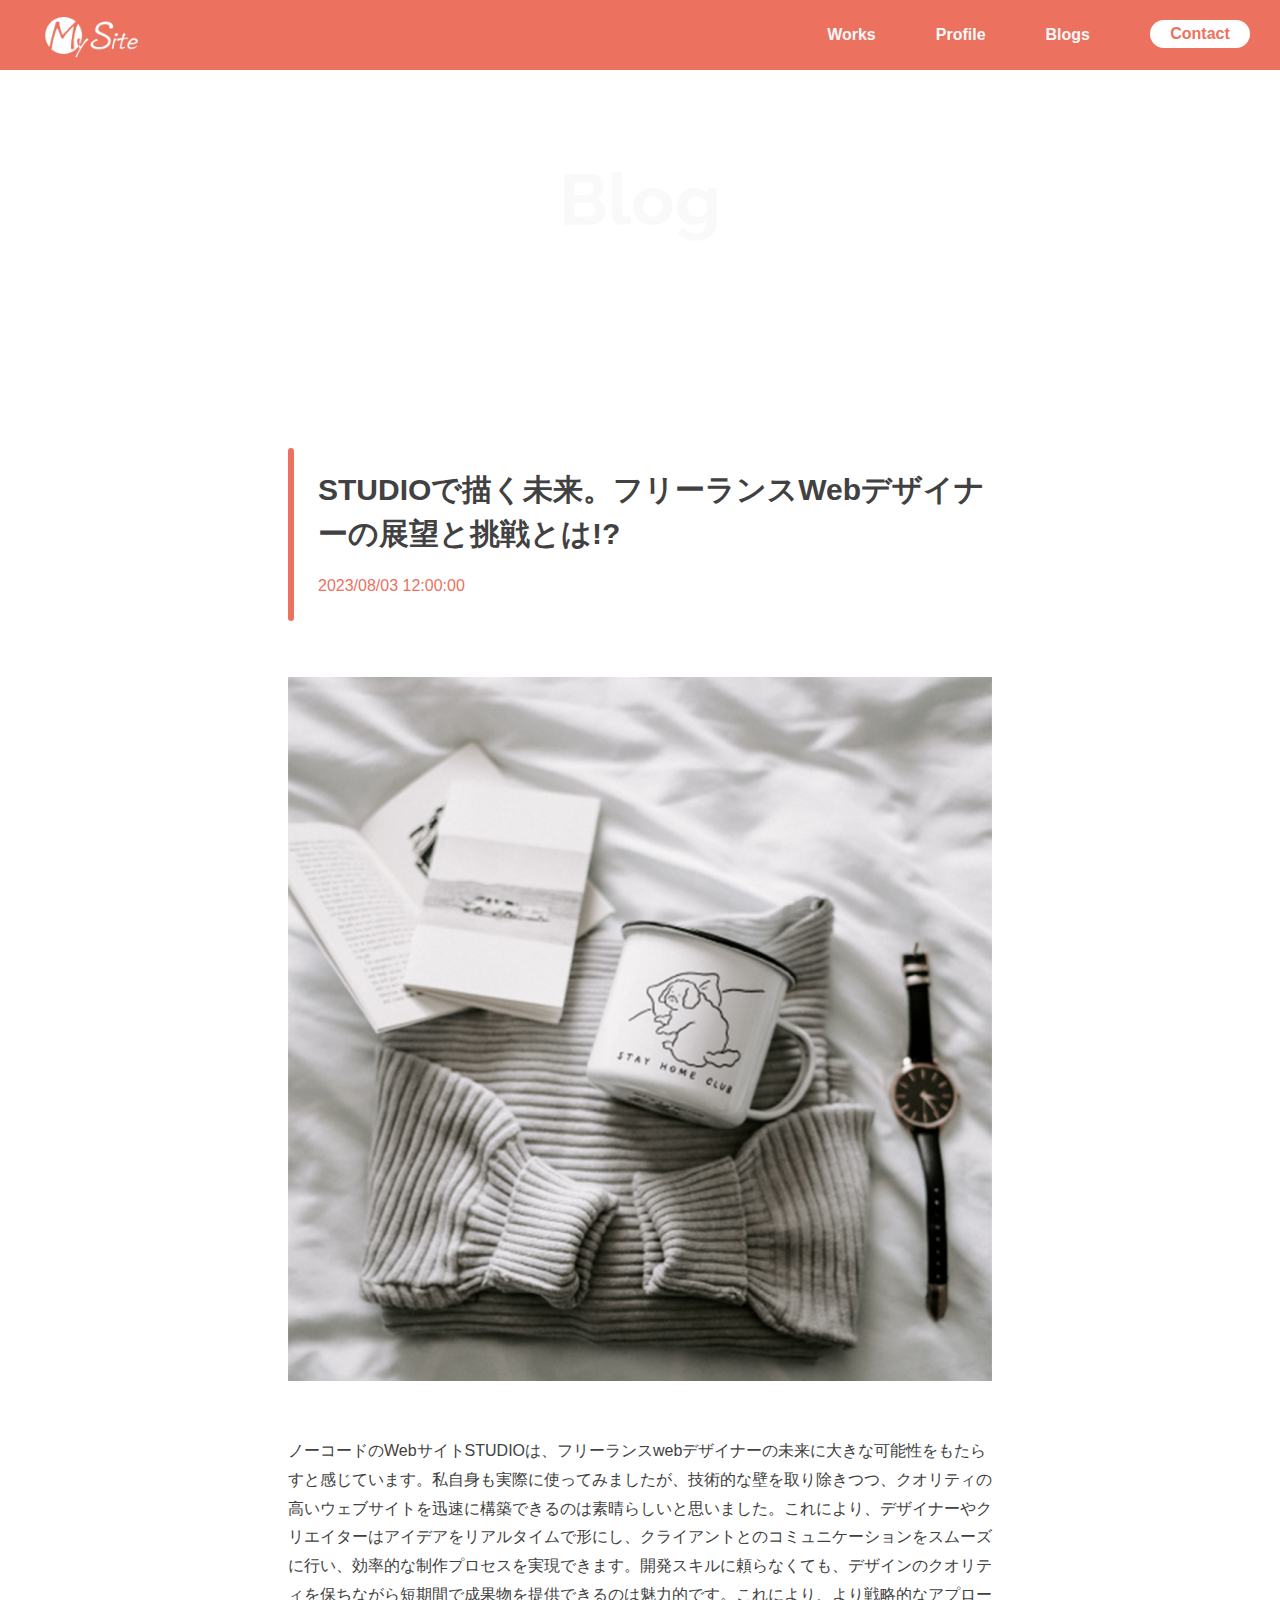
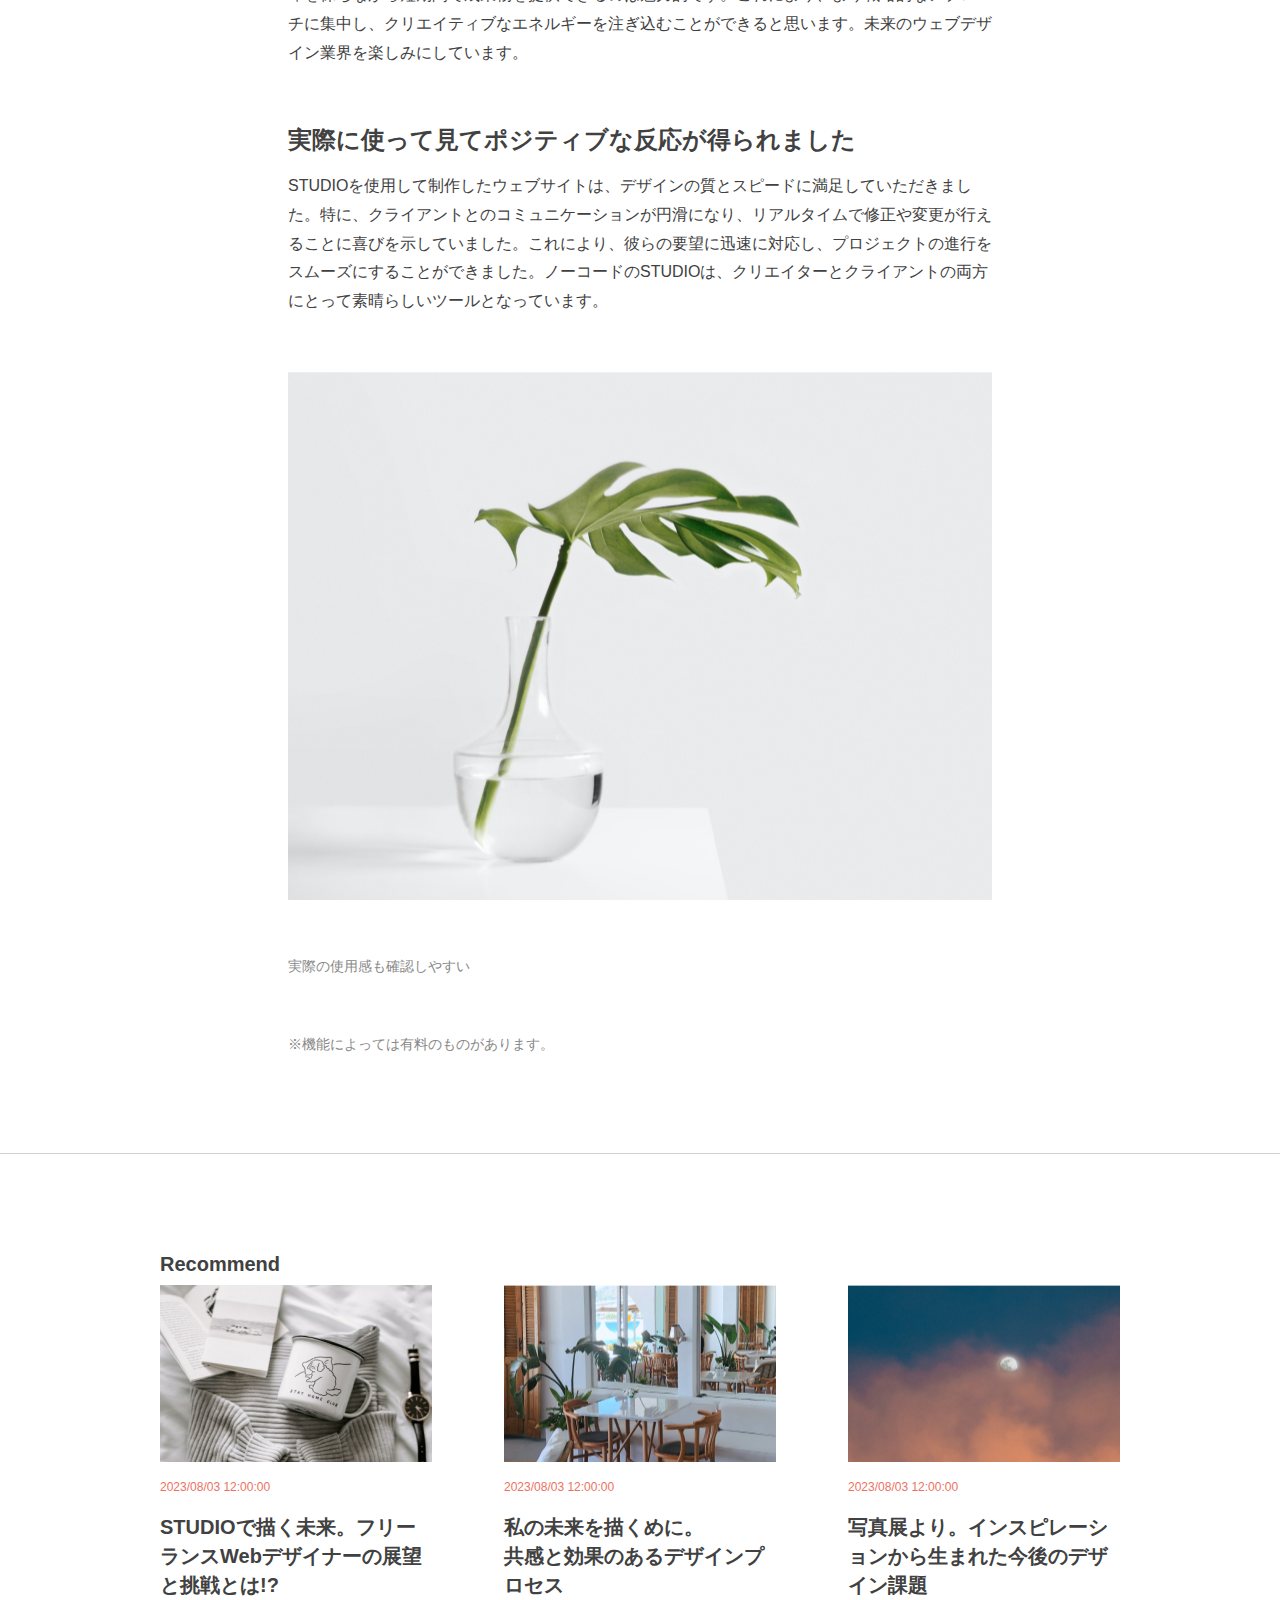
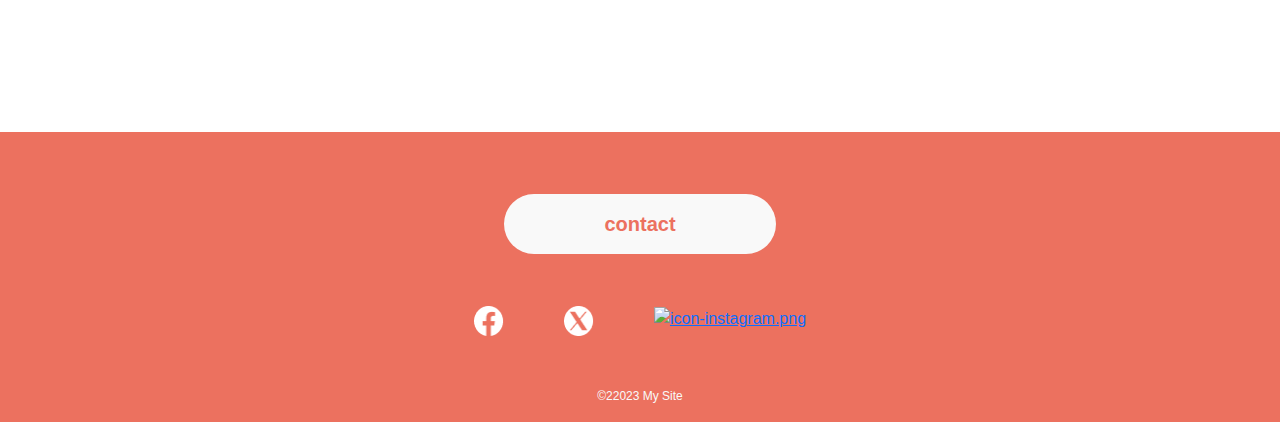
==== commit 1533329a: "blogページ簡易実装" ====
--- a/pages/blog.html
+++ b/pages/blog.html
@@ -2,6 +2,7 @@
 <html lang="ja">
     <head>
         <meta charset="UTF-8">
+        <meta name="viewport" content="width=device-width, initial-scale=1.0">
         <!-- CSSファイルの読み込み -->
         <link rel="stylesheet" href="https://cdn.jsdelivr.net/npm/bootstrap@5.0.0-beta1/dist/css/bootstrap.min.css">
         <link href="https://fonts.googleapis.com/earlyaccess/notosansjp.css">
@@ -11,11 +12,22 @@
     </head>
     <body>
         <!-- header -->
+        <!-- header -->
         <header>
+            <h1 class="heading sm-logo">
+                <a href="../index.html">
+                    <img src="../img/mysite.png">
+                </a>
+            </h1>
+            <input id="drawer_input" class="drawer_hidden" type="checkbox">
+            <!--ハンバーガーアイコン -->
+            <label for="drawer_input" class="drawer_open">
+                <span></span>
+            </label>
             <nav>
-                <h1 class="heading">
+                <h1 class="heading pc-logo">
                     <a href="../index.html">
-                        <img src="../img/mysite.png" alt="mysite.png">
+                        <img src="../img/mysite.png">
                     </a>
                 </h1>
                 <ul class="nav-list">
@@ -26,10 +38,10 @@
                         <a href="../index.html#profile">Profile</a>
                     </li>
                     <li class="nav-list-item">
-                        <a href="../pages/blogs.html">Blogs</a>
+                        <a href="blogs.html">Blogs</a>
                     </li>
                     <li class="nav-list-item">
-                        <a href="../pages/contact.html" class="contact-button">Contact</a>
+                        <a href="contact.html" class="contact-button">Contact</a>
                     </li>
                 </ul>
             </nav>
@@ -37,7 +49,6 @@
         <!-- main-visual用のdiv -->
         <div class="main-visual">
             <div class="main-visual-text">
-                <!-- pタグ（と文字）を追加 -->
                 <p class="main-visual-title">Blog</p>
             </div>
         </div>
@@ -104,7 +115,7 @@
                     <img src="../img/icon-instagram.png" alt="icon-instagram.png">
                 </a>
             </div>
-            <div class="footer_border_line"></div>
+            <!--<div class="footer_border_line"></div>-->
             <p class="footer-text">&copy;22023 My Site</p>
         </footer>
         <a href="#" class="fixed_btn hide">
--- a/pages/blog.css
+++ b/pages/blog.css
@@ -603,6 +603,9 @@
     visibility: hidden;
 }
 
+#more {
+    display: none;
+}
 
 .pc-logo {
     display: block;
@@ -610,4 +613,716 @@
 
 .sm-logo {
     display: none;
+}
+
+/* =========================
+ハンバーガーメニューの実装
+=========================== */
+
+#drawer_input {
+    display: none;
+}
+
+.drawer_open {
+    display: none;
+}
+
+/*スマホ用*/
+
+@media screen and (max-width: 480px) {
+    html, body, header, nav, main, .main-visual, .main-visual-text, .works, .profile, .blogs, .blogs-contents, footer {
+        width: 100%;
+    }
+main {
+     padding: 64px 0; 
+}
+    .none {
+        display: none !important;
+    }
+    body {
+        padding-top: 0;
+    }
+    .pc-logo {
+        display: none;
+    }
+    .sm-logo {
+        display: block;
+        margin: 0;
+        height: 70px;
+    }
+    #more {
+        display: block;
+    }
+    .heading a {
+        display: block;
+        padding-top: 7px;
+    }
+    /* =========================
+    ハンバーガーメニュー
+    =========================== */
+    .nav-list {
+        padding: 0;
+        display: block;
+    }
+    /* チェックボックスを非表示にする */
+    .drawer_hidden {
+        display: none;
+    }
+    /* ハンバーガーアイコンの設置スペース */
+    .drawer_open {
+        display: flex;
+        justify-content: center;
+        align-items: center;
+        position: absolute;
+        right: 30px;
+        z-index: 100;
+        cursor: pointer;
+        top: 35px;
+        right: 65px;
+    }
+    /* ハンバーガーメニューのアイコン */
+    .drawer_open span, .drawer_open span:before, .drawer_open span:after {
+        content: '';
+        display: block;
+        height: 3px;
+        width: 35px;
+        border-radius: 3px;
+        background: #F9F9F9;
+        transition: 0.5s;
+        position: absolute;
+    }
+    /* 三本線の一番上の棒の位置調整 */
+    .drawer_open span:before {
+        bottom: 8px;
+    }
+    /* 三本線の一番下の棒の位置調整 */
+    .drawer_open span:after {
+        top: 8px;
+    }
+    /*アイコンがクリックされたら真ん中の線を透明にする */
+    #drawer_input:checked~.drawer_open span {
+        background: rgba(255, 255, 255, 0);
+    }
+    /*アイコンがクリックされたらアイコンが×印になように上下の線を回転 */
+    #drawer_input:checked~.drawer_open span::before {
+        bottom: 0;
+        transform: rotate(45deg);
+    }
+    #drawer_input:checked~.drawer_open span::after {
+        top: 0;
+        transform: rotate(-45deg);
+    }
+    /* メニューのデザイン*/
+    nav {
+        height: 100%;
+        position: fixed;
+        bottom: 0;
+        left: -100%;
+        top: 70px;
+        z-index: 99;
+        background: #EC715F;
+        transition: .5s;
+        text-align: center;
+    }
+    .nav-list-item {
+        height: 80px;
+        width: 79px;
+        margin: 0 auto;
+    }
+    .nav-list-item:first-child {
+        margin-top: 16px;
+    }
+    .nav-list-item:last-child {
+        width: 200px;
+        margin: 0 auto;
+        bottom: 70px;
+        position: absolute;
+        left: 50%;
+        -webkit-transform: translate(-50%, -50%);
+        -ms-transform: translate(-50%, -50%);
+    }
+    .nav-list-item a {
+        color: #F9F9F9;
+        text-decoration: none;
+        text-align: center;
+        font-family: "Noto Sans JP";
+        font-size: 24px;
+        font-style: normal;
+        font-weight: 700;
+        line-height: 145%;
+    }
+    /* アイコンがクリックされたらメニューを表示 */
+    #drawer_input:checked~nav {
+        bottom: 0;
+        position: fixed;
+        top: 70px;
+        left: 0;
+        height: 100%;
+    }
+    .contact-button {
+        display: flex;
+        height: 60px;
+        padding: 24px 100px;
+        justify-content: center;
+        align-items: center;
+        gap: 10px;
+        border-radius: 30px;
+        background: #F9F9F9;
+    }
+    a.contact-button {
+        color: #EC715F;
+        text-align: center;
+        font-size: 20px;
+        font-style: normal;
+        font-weight: 700;
+        line-height: 145%;
+    }
+    /*メインビジュアル*/
+.main-visual {
+    height: 160px;
+}
+.main-visual-title {
+    line-height: 110%;
+    padding-top: 44px;
+    width: 100%;
+}
+    .main-visual-subtitle {
+        width: 100%;
+        padding: 0 30px 0 30px;
+        text-align: center;
+    }
+ 
+ 
+.width-704px {
+    width: 100%;
+}
+
+.blog-title {
+    /* height: 173px; */
+    /* display: flex; */
+    /* justify-content: space-between; */
+    width: 100%;
+    height: 189px;
+}
+
+h3 {
+    /* color: #414141; */
+    /* font-size: 30px; */
+    /* font-style: normal; */
+    /* font-weight: 700; */
+    /* line-height: 145%; */
+    /* margin-bottom: 16px; */
+    /* width: 674px; */
+    /* margin-top: 20px; */
+    /* height: 88px; */
+    color: var(--text-black, #414141);
+    font-family: Noto Sans JP;
+    font-size: 30px;
+    font-style: normal;
+    font-weight: 700;
+    line-height: 145%;
+    width: 398px;
+    height: 132px;
+    margin-bottom: 16px;
+    margin-top: 3px;
+}
+
+.vertical-line {
+    /* display: flex; */
+    /* width: 6px; */
+    /* align-items: flex-start; */
+    /* gap: 10px; */
+    /* border-radius: 5px; */
+    /* background: #EC715F; */
+    height: 100%;
+    display: flex;
+    width: 6px;
+    align-items: flex-start;
+    gap: 10px;
+    align-self: stretch;
+    border-radius: 5px;
+    background: #EC715F;
+}
+
+
+ 
+.blog-link {
+    display: block;
+    text-decoration: none;
+    width: 702px;
+    margin: 0 auto;
+    /* margin-bottom: 96px; */
+    width: 420px;
+    height: 166px;
+}
+
+.blog {
+    display: flex;
+    justify-content: space-around;
+    /* width: 702px; */
+    margin: 0 auto;
+    margin-bottom: 96px;
+    width: 420px;
+    height: 166px;
+    margin-top: 56px;
+    margin-bottom: 0;
+    height: 2050px;
+}
+ 
+ 
+ 
+.recommend {
+    /* width: 960px; */
+    margin: 0 auto;
+    padding-top: 64px;
+    width: 420px;
+    margin: 0 auto;
+    height: 1250px;
+}
+
+.recomemnd-headding {
+    /* color: #414141; */
+    /* font-size: 20px; */
+    /* font-style: normal; */
+    /* font-weight: 700; */
+    /* line-height: 145%; */
+    margin-bottom: 6px;
+    color: var(--text-black, #414141);
+    font-family: Noto Sans CJK JP;
+    font-size: 24px;
+    font-style: normal;
+    font-weight: 700;
+    line-height: 145%;
+}
+
+.recommend-blogs {
+    /* width: 960px; */
+    /* height: 319px; */
+    display: inline-flex;
+    align-items: flex-start;
+    align-content: flex-start;
+    gap: 48px 0;
+    flex-wrap: wrap;
+    width: 100%;
+    height: 1146px;
+}
+
+.card {
+    width: 272px;
+    height: 356px;
+    border: none;
+    width: 100%;
+}
+
+.blog3-image {
+    background-image: url(../img/blog3-large-image.png);
+    height: 254px;
+    background-size: cover;
+    background-position: center;
+}
+
+.recomemnd-blog-datetime {
+    /* color: #EC715F; */
+    /* font-size: 12px; */
+    /* font-style: normal; */
+    /* font-weight: 400; */
+    /* line-height: 180%; */
+    display: flex;
+    width: 258px;
+    height: 37.152px;
+    flex-direction: column;
+    justify-content: flex-end;
+    margin-bottom: 14px;
+    color: var(--primary, #EC715F);
+    font-family: Noto Sans JP;
+    font-size: 12px;
+    font-style: normal;
+    font-weight: 400;
+    line-height: 145%;
+    margin: 0;
+}
+
+.recommend-blog-title {
+    /* color: #414141; */
+    /* font-size: 20px; */
+    /* font-style: normal; */
+    /* font-weight: 700; */
+    /* line-height: 145%; */
+    width: 420px;
+    height: 59px;
+    flex-shrink: 0;
+    color: var(--text-black, #414141);
+    font-family: Noto Sans JP;
+    font-size: 20px;
+    font-style: normal;
+    font-weight: 700;
+    line-height: 145%;
+    margin-top: 10px;
+}
+ 
+.blog4-image {
+    background-image: url(../img/blog4-large-image.png);
+    height: 254px;
+    margin-left: 0;
+    background-size: cover;
+    background-position: center;
+}
+
+.blog5-image {
+    background-image: url(../img/blog5-large-image.png);
+    height: 254px;
+    margin-left: 0;
+    background-size: cover;
+    background-position: center;
+}
+
+.case {
+    /* border-bottom: solid 1px #D2D2D2; */
+    /* padding-bottom: 96px; */
+    /* width: 704px; */
+    /* margin: 0 auto; */
+    /* padding-top: 96px; */
+    /* width: 420px; */
+    /* margin: 0 auto; */
+    padding: 51px 0;
+}
+
+.workscase {
+    /* width: 704px; */
+    /* height: 260px; */
+    /* margin: 0 auto; */
+    width: 420px !important;
+    margin: 0 auto;
+    height: 362px;
+}
+.workshead {
+    display: block;
+    width: 420px;
+    height: 143px;
+}
+
+.title-group {
+    width: 498px;
+    height: 88px;
+    width: 306px;
+    height: 100px;
+    position: relative;
+}
+
+h4 {
+    /* width: 560px; */
+    /* color: #414141; */
+    /* font-size: 24px; */
+    /* font-style: normal; */
+    /* font-weight: 700; */
+    /* line-height: 145%; */
+    /* margin-bottom: 12px; */
+    /* color: var(--text-black, #414141); */
+    /* font-family: Noto Sans JP; */
+    /* font-size: 24px; */
+    /* font-style: normal; */
+    /* font-weight: 700; */
+    /* line-height: 145%; */
+    /* margin-bottom: 8px; */
+    /* width: 306px; */
+    height: 67px;
+    overflow: hidden;
+    /* color: var(--text-black, #414141); */
+    text-overflow: ellipsis;
+    /* font-family: Noto Sans JP; */
+    /* font-size: 20px; */
+    /* font-style: normal; */
+    /* font-weight: 700; */
+    /* line-height: 145%; */
+    display: -webkit-box;
+    -webkit-box-orient: vertical;
+    -webkit-line-clamp: 2;
+    color: var(--text-black, #414141);
+    font-family: Noto Sans JP;
+    font-size: 24px;
+    font-style: normal;
+    font-weight: 700;
+    line-height: 145%;
+    width: 100%;
+    margin-bottom: 10px;
+}
+
+.datetime {
+    /* color: #EC715F; */
+    /* font-size: 12px; */
+    /* font-style: normal; */
+    /* font-weight: 400; */
+    /* line-height: 180%; */
+    /* margin-top: 8px; */
+    /* margin-bottom: 8px; */
+    /* width: 306px; */
+    /* height: 57px; */
+    /* color: var(--primary, #EC715F); */
+    /* font-family: Noto Sans JP; */
+    /* font-size: 12px; */
+    /* font-style: normal; */
+    /* font-weight: 400; */
+    /* line-height: 145%; */
+    height: 17px;
+    margin: 0;
+    color: var(--primary, #EC715F);
+    font-family: Noto Sans CJK JP;
+    font-size: 16px;
+    font-style: normal;
+    font-weight: 500;
+    line-height: 180%;
+}
+
+.blog:first-child {
+    margin-top: 0;
+}
+
+.content {
+    line-height: 180%;
+    height: 58px;
+    overflow: hidden;
+    color: #414141;
+    text-overflow: ellipsis;
+    font-size: 16px;
+    font-style: normal;
+    font-weight: 400;
+    display: -webkit-box;
+    -webkit-box-orient: vertical;
+    -webkit-line-clamp: 2;
+    width: 420px;
+    height: 58px;
+    flex: 1 0 0;
+    /* display: block; */
+    width: 420px;
+    flex-wrap: wrap;
+    position: absolute;
+    top: 108px;
+    left: -114px;
+}
+
+
+.worksindex {
+    padding: 0;
+    width: 107px;
+    height: 32px;
+    border-left: none;
+    border-right: none;
+    display: flex;
+    margin-bottom: 16px;
+}
+
+.example {
+    width: 65px;
+    color: #414141;
+    text-align: center;
+    font-size: 16px;
+    font-style: normal;
+    font-weight: 400;
+    line-height: 180%;
+    margin-bottom: 0;
+    width: 107px;
+    height: 32px;
+    display: flex;
+    width: 43px;
+    height: 26px;
+    flex-direction: column;
+    justify-content: center;
+    flex-shrink: 0;
+    color: var(--text-black, #414141);
+    font-family: Noto Sans JP;
+    font-size: 16px;
+    font-style: normal;
+    font-weight: 400;
+    line-height: 180%;
+}
+
+.number {
+    width: 65px;
+    color: #414141;
+    text-align: center;
+    font-size: 36px;
+    font-style: normal;
+    font-weight: 700;
+    line-height: 160%;
+    display: flex;
+    width: 65px;
+    height: 32px;
+    flex-direction: column;
+    justify-content: center;
+    flex-shrink: 0;
+    color: var(--text-black, #414141);
+    font-family: Noto Sans JP;
+    font-size: 36px;
+    font-style: normal;
+    font-weight: 700;
+    line-height: 160%;
+}
+.category {
+    width: 560px;
+    color: #909090;
+    font-size: 12px;
+    font-style: normal;
+    font-weight: 400;
+    line-height: 180%;
+    color: var(--text-gray, #909090);
+    font-family: Noto Sans JP;
+    font-size: 12px;
+    font-style: normal;
+    font-weight: 400;
+    line-height: 145%;
+    margin-bottom: 0;
+    width: 420px;
+}
+
+.workbody {
+    padding-top: 16px;
+    color: #414141;
+    font-size: 15.5px;
+    font-style: normal;
+    font-weight: 400;
+    line-height: 180%;
+    width: 420px;
+    margin: 0 auto;
+    color: var(--text-black, #414141);
+    font-family: Noto Sans JP;
+    font-size: 16px;
+    font-style: normal;
+    font-weight: 400;
+    line-height: 180%;
+    /* height: 203px; */
+}
+ 
+.workstitle {
+    /* width: 570px; */
+    /* height: 112px; */
+    width: 437px;
+    height: 70px;
+}
+
+.work1-image {
+    background-image: url(../img/work1-image.png);
+    height: 400px;
+}
+.image-box {
+    /* margin: 0 auto; */
+    background-size: cover;
+    background-position: center;
+    /* margin-top: 14px; */
+    /* width: 100px !important; */
+    height: 100px;
+    display: block;
+    margin-right: 16px;
+    width: 100%;
+    margin-top: 56px;
+    height: 420px;
+}
+
+.blog2-image {
+    height: 347px !important;
+    margin-bottom: 22.34px !important;
+}
+
+.description {
+    /* color: #414141; */
+    /* font-size: 16px; */
+    /* font-style: normal; */
+    /* font-weight: 400; */
+    /* line-height: 180%; */
+    margin-bottom: 56px;
+    color: var(--text-black, #414141);
+    font-family: Noto Sans JP;
+    font-size: 16px;
+    font-style: normal;
+    font-weight: 400;
+    line-height: 180%;
+}
+
+.description p {
+    /* margin: 0; */
+    /* color: #414141; */
+    /* font-size: 16px; */
+    /* font-style: normal; */
+    /* font-weight: 400; */
+    /* line-height: 180%; */
+    color: var(--text-black, #414141);
+    font-family: Noto Sans JP;
+    font-size: 16px;
+    font-style: normal;
+    font-weight: 400;
+    line-height: 180%;
+}
+
+
+.caption {
+    /* color: #888; */
+    /* font-family: Inter; */
+    /* font-size: 14px; */
+    /* font-style: normal; */
+    /* font-weight: 400; */
+    /* line-height: 160%; */
+    margin-bottom: 56px;
+    color: var(--gray-1, #888);
+    font-family: Inter;
+    font-size: 14px;
+    font-style: normal;
+    font-weight: 400;
+    line-height: 160%;
+}
+
+.caution {
+    /* color: #888; */
+    /* font-family: Inter; */
+    /* font-size: 14px; */
+    /* font-style: normal; */
+    /* font-weight: 400; */
+    /* line-height: 160%; */
+    margin-bottom: 0;
+    color: var(--gray-1, #888);
+    font-family: Inter;
+    font-size: 14px;
+    font-style: normal;
+    font-weight: 400;
+    line-height: 160%;
+}
+
+.blogs-case {
+    width: 306px;
+    height: 100px;
+}
+
+
+    .fixed_btn {
+        right: 15px;
+    }
+    footer {
+        height: 258px;
+        gap: 8px;
+    }
+    .contact-link {
+        color: #EC715F;
+        text-decoration: none;
+        font-size: 20px;
+        font-weight: 700;
+        display: flex;
+        height: 60px;
+        padding: 24px 100px;
+        align-items: center;
+        border-radius: 30px;
+        background: #F9F9F9;
+    }
+    .sns {
+        display: flex;
+        padding: 32px 0px;
+        gap: 60px;
+    }
+    .footer_border_line {
+        width: 100%;
+        height: 1px;
+        opacity: 0.3;
+        background: #F9F9F9;
+    }
+    .footer-text {
+        font-size: 12px;
+        line-height: 145%;
+    }
 }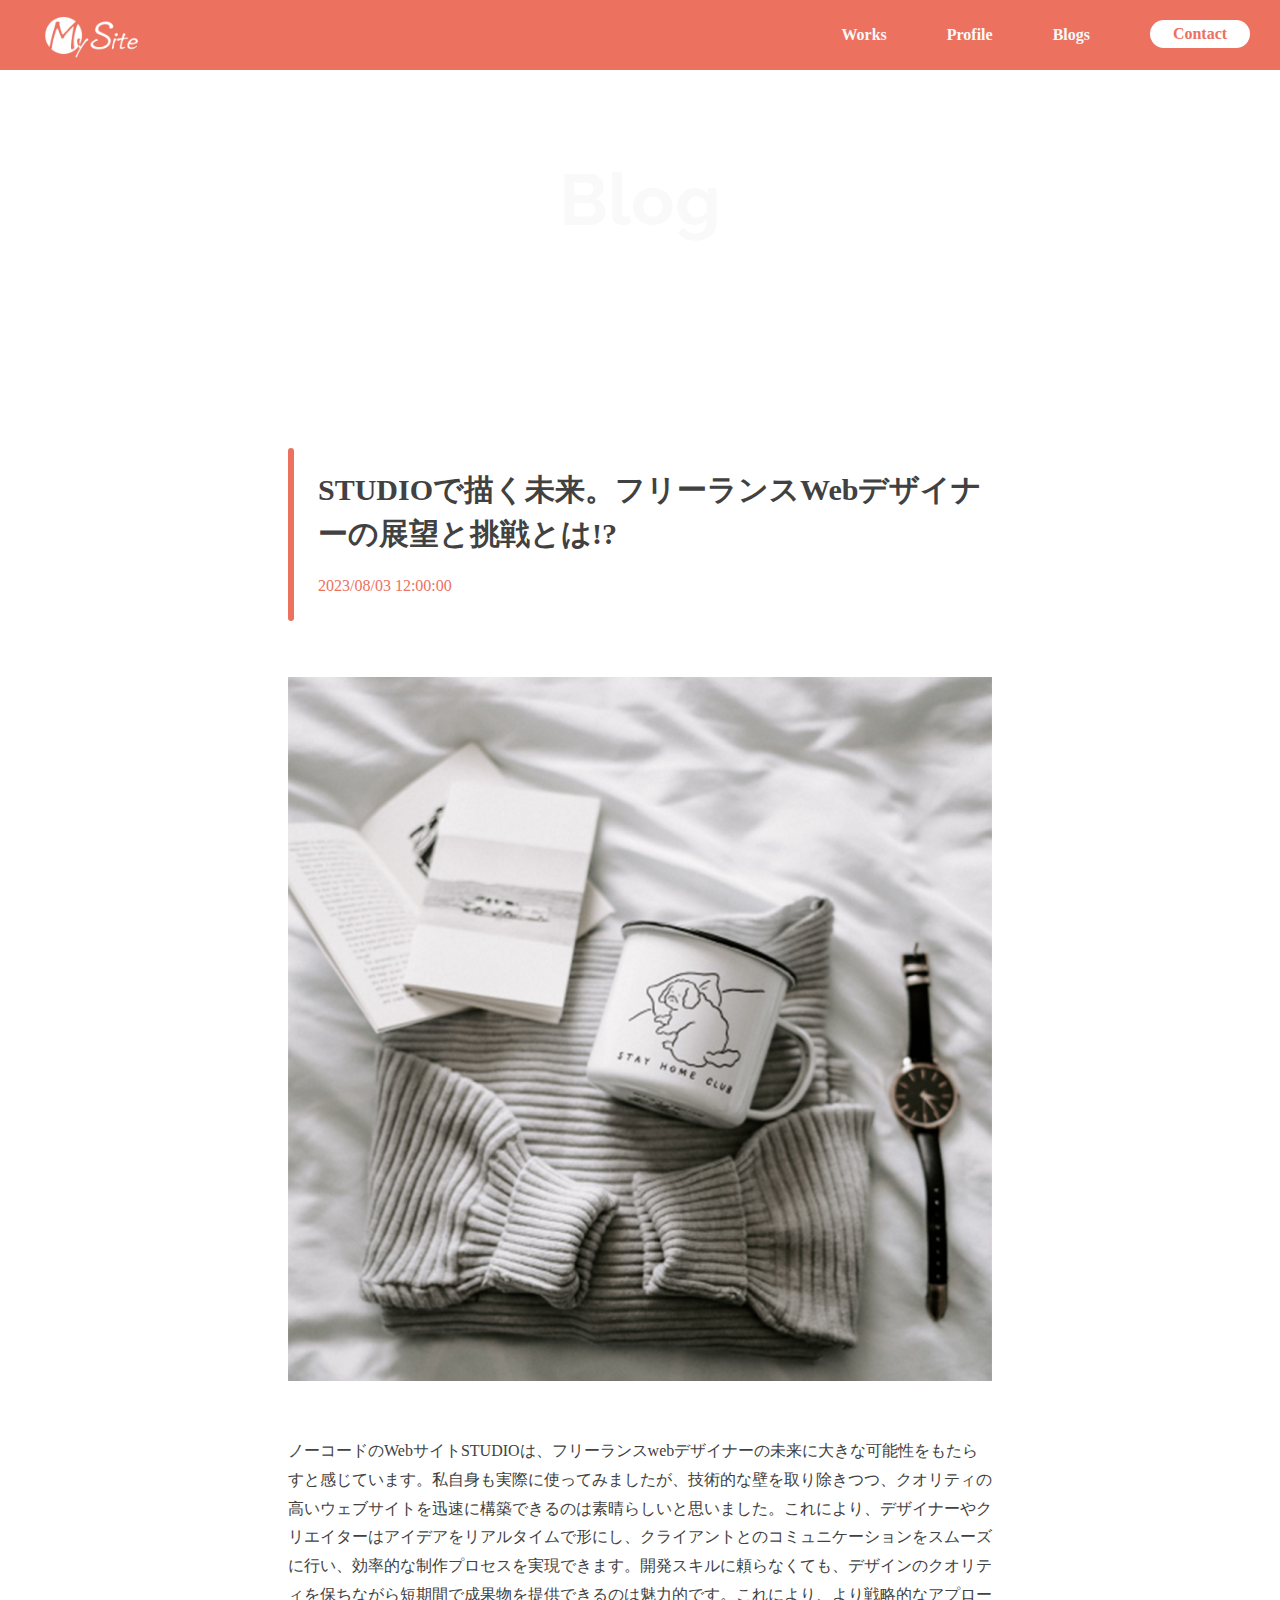
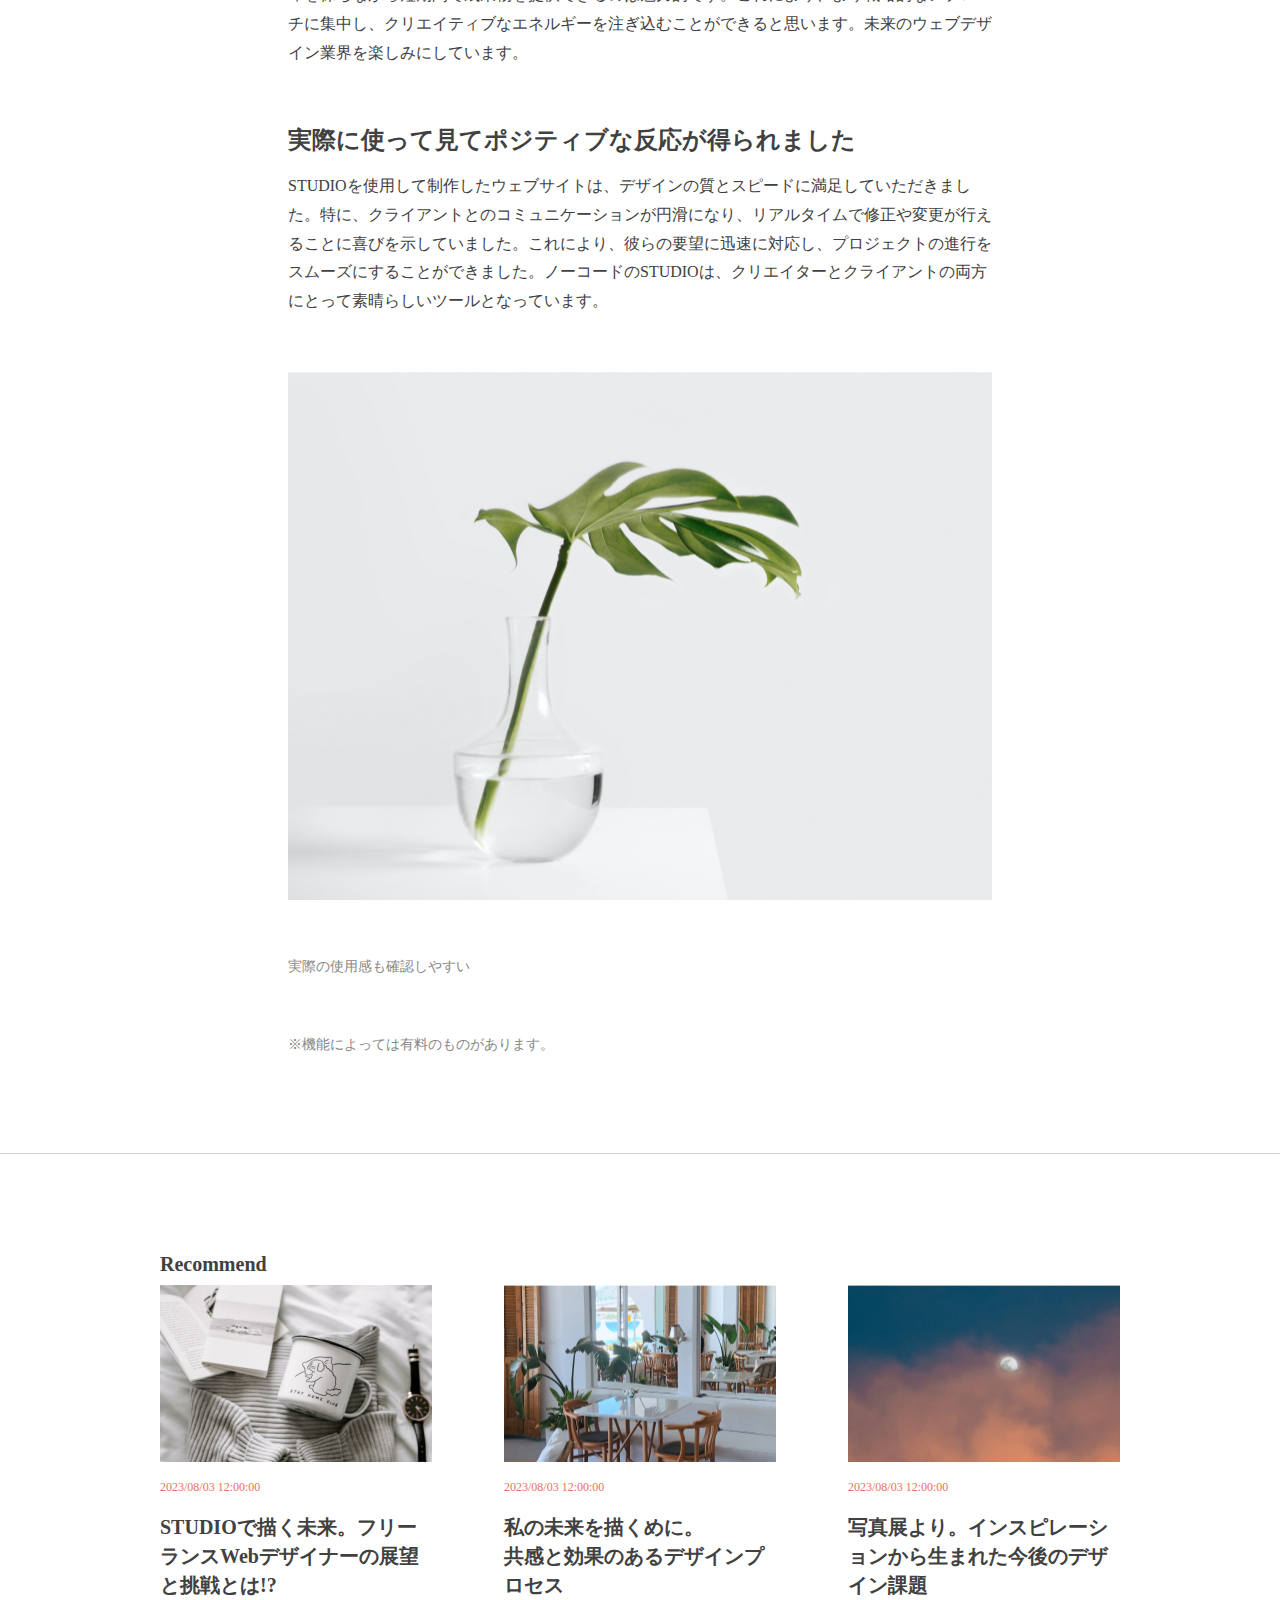
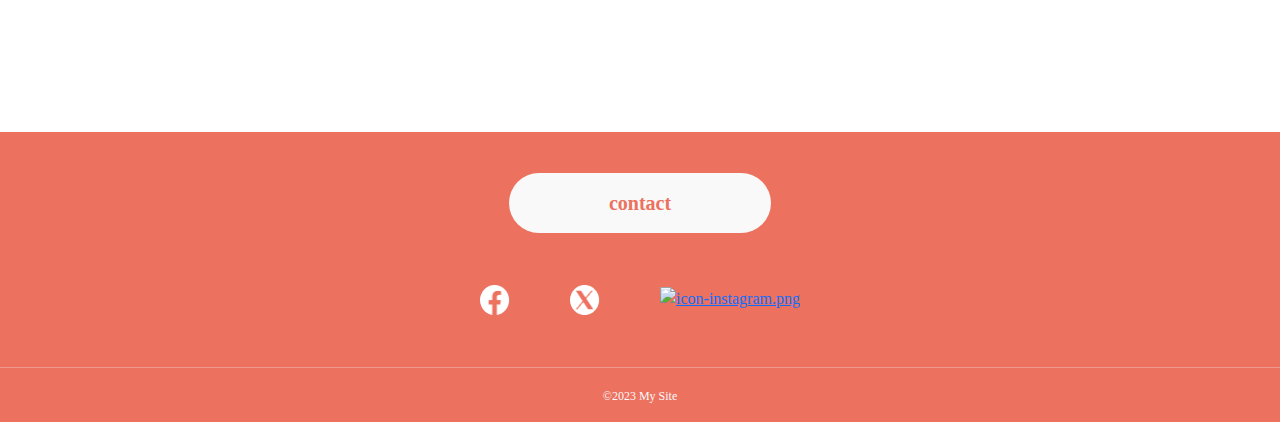
==== commit 047895fd: "完成" ====
--- a/pages/blog.html
+++ b/pages/blog.html
@@ -5,18 +5,17 @@
         <meta name="viewport" content="width=device-width, initial-scale=1.0">
         <!-- CSSファイルの読み込み -->
         <link rel="stylesheet" href="https://cdn.jsdelivr.net/npm/bootstrap@5.0.0-beta1/dist/css/bootstrap.min.css">
-        <link href="https://fonts.googleapis.com/earlyaccess/notosansjp.css">
-        <link href="https://fonts.googleapis.com/css?family=Raleway" rel="stylesheet">
+        <link rel="stylesheet" href="https://fonts.googleapis.com/earlyaccess/notosansjp.css">
+        <link rel="stylesheet" href="https://fonts.googleapis.com/css?family=Raleway">
         <link rel="stylesheet" href="blog.css">
         <title>Blog</title>
     </head>
     <body>
-        <!-- header -->
-        <!-- header -->
+       <!-- header -->
         <header>
             <h1 class="heading sm-logo">
                 <a href="../index.html">
-                    <img src="../img/mysite.png">
+                    <img src="../img/mysite.png" alt="mysite.png">
                 </a>
             </h1>
             <input id="drawer_input" class="drawer_hidden" type="checkbox">
@@ -27,7 +26,7 @@
             <nav>
                 <h1 class="heading pc-logo">
                     <a href="../index.html">
-                        <img src="../img/mysite.png">
+                        <img src="../img/mysite.png" alt="mysite.png">
                     </a>
                 </h1>
                 <ul class="nav-list">
@@ -77,14 +76,14 @@
                 <h5 class="recomemnd-headding">Recommend</h5>
                 <div class="recommend-blogs">
                     <div class="card">
-                        <div class="recommend-image-box blog3-image"></div>
+                        <div class="blog3-image"></div>
                         <div class="recommend-blog-caption">
                             <p class="recomemnd-blog-datetime">2023/08/03 12:00:00</p>
                             <div class="recommend-blog-title">STUDIOで描く未来。フリーランスWebデザイナーの展望と挑戦とは!?</div>
                         </div>
                     </div>
                     <div class="card">
-                        <div class="recommend-image-box blog4-image"></div>
+                        <div class="blog4-image"></div>
                         <div class="recommend-blog-caption">
                             <p class="recomemnd-blog-datetime">2023/08/03 12:00:00</p>
                             <div class="recommend-blog-title">私の未来を描くめに。
@@ -93,7 +92,7 @@
                         </div>
                     </div>
                     <div class="card">
-                        <div class="recommend-image-box blog5-image"></div>
+                        <div class="blog5-image"></div>
                         <div class="recommend-blog-caption">
                             <p class="recomemnd-blog-datetime">2023/08/03 12:00:00</p>
                             <div class="recommend-blog-title">写真展より。インスピレーションから生まれた今後のデザイン課題</div>
@@ -115,8 +114,8 @@
                     <img src="../img/icon-instagram.png" alt="icon-instagram.png">
                 </a>
             </div>
-            <!--<div class="footer_border_line"></div>-->
-            <p class="footer-text">&copy;22023 My Site</p>
+            <div class="footer_border_line"></div>
+            <p class="footer-text">&copy;2023 My Site</p>
         </footer>
         <a href="#" class="fixed_btn hide">
             <img src="../img/upper-arrow.png" alt="upper-arrow.png">
--- a/pages/blog.css
+++ b/pages/blog.css
@@ -9,7 +9,7 @@
 }
 
 body {
-    font-family: 'Noto Sans JP', sans-serif;
+    font-family: 'Noto Sans JP';
 }
 
 .width-704px {
@@ -587,12 +587,21 @@
 
 .fixed_btn {
     position: fixed;
-    bottom: 20px;
-    right: 50px;
+    bottom: 60px;
+    right: 22px;
+    background: var(--text-black, #414141);
+    display: block;
+    width: 50px;
+    height: 50px;
+    border-radius: 50%;
 }
 
 .fixed_btn img {
     width: 40px;
+    width: 18px;
+    height: 8px;
+    margin-top: 20px;
+    margin-left: 16px;
 }
 
 .show {
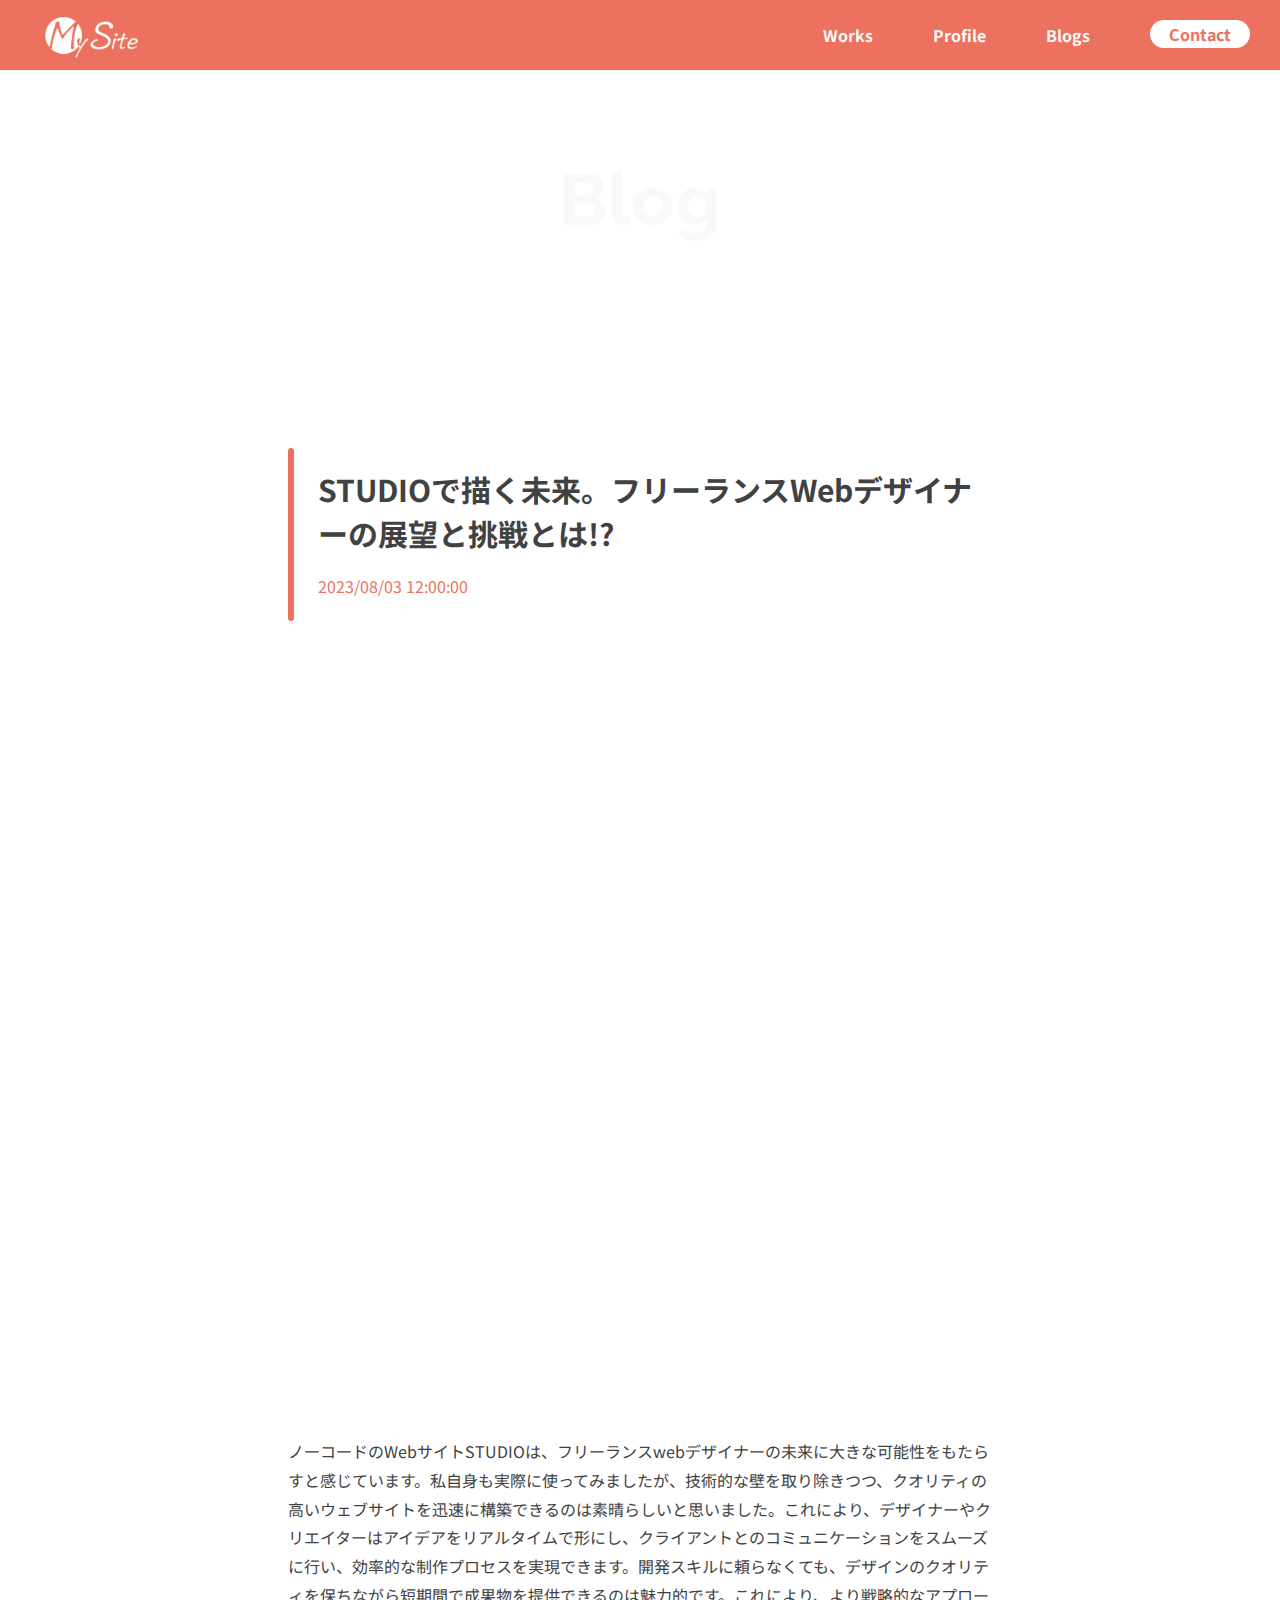
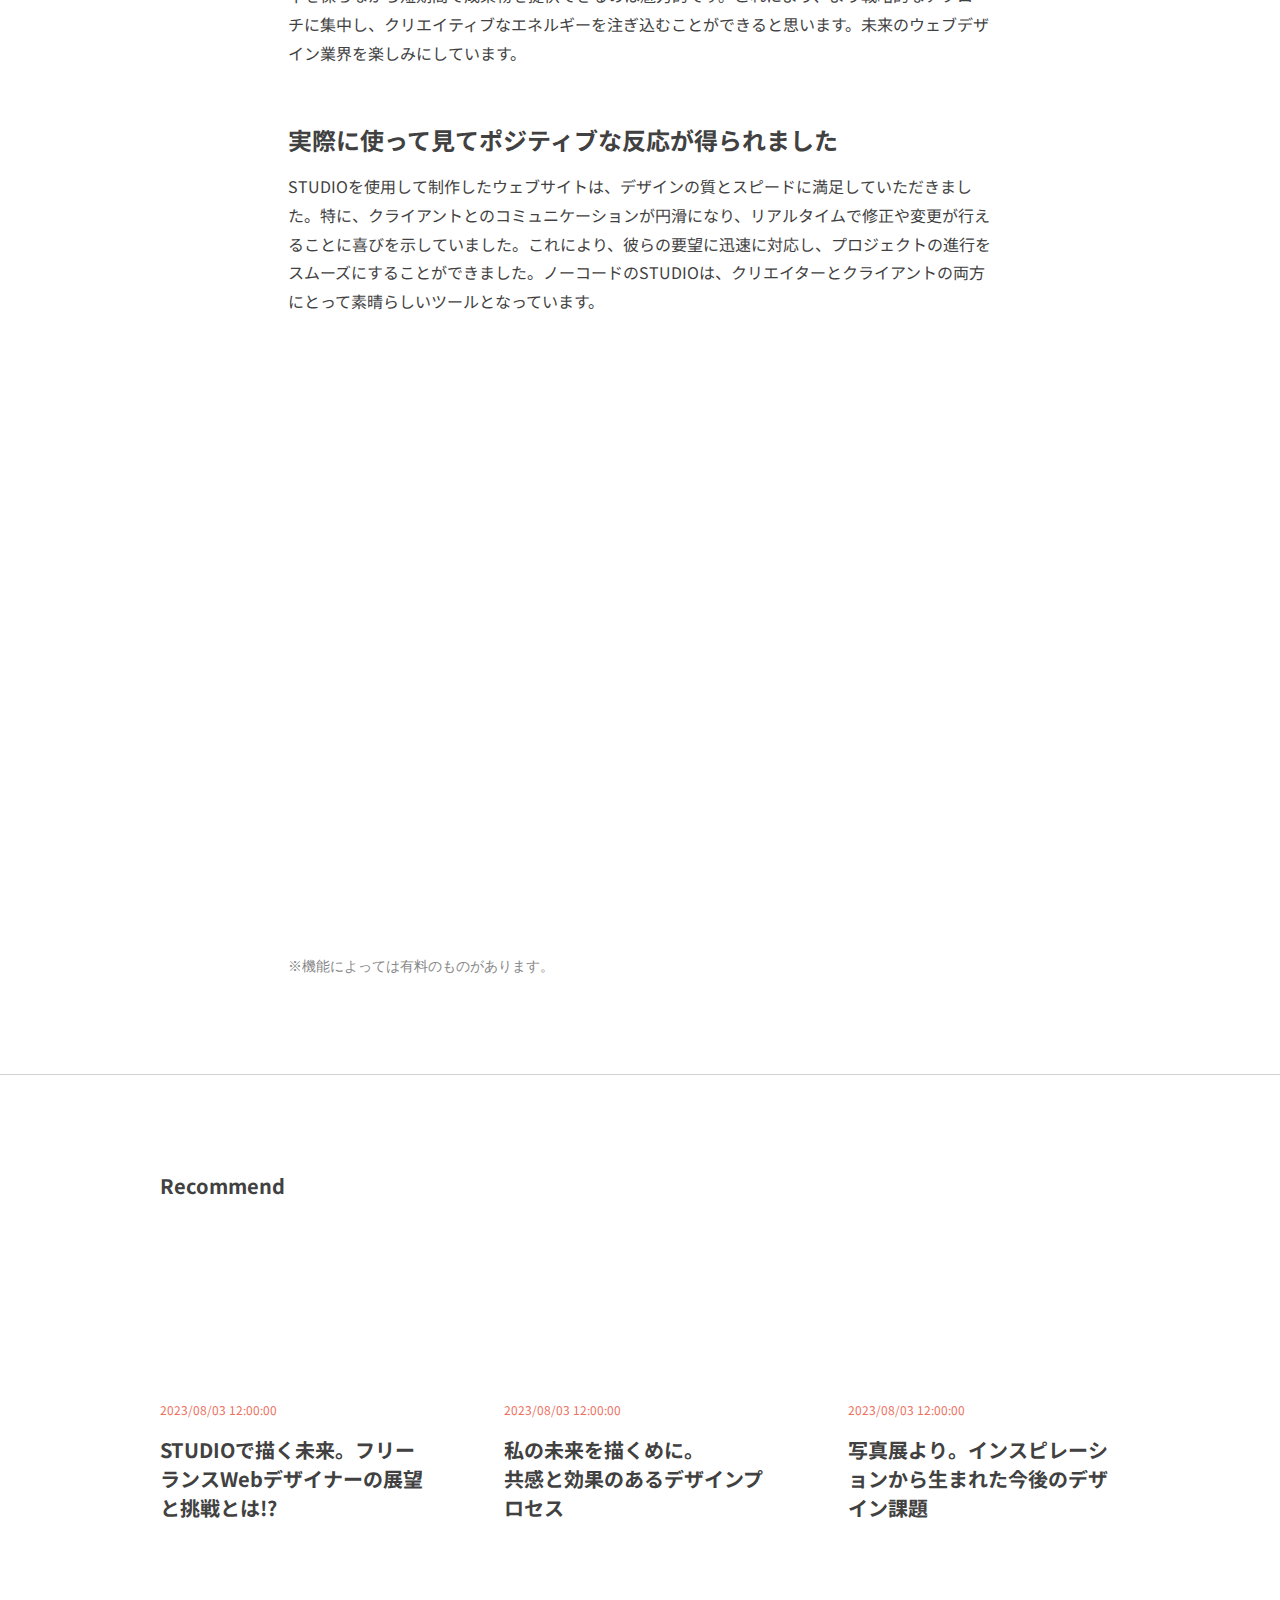
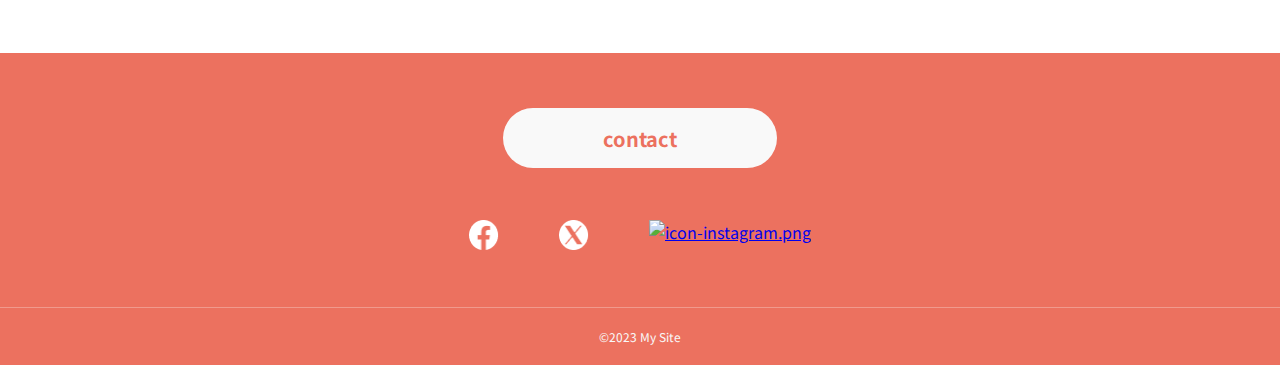
==== commit 4266ed2d: "upperボタン追加" ====
--- a/pages/blog.html
+++ b/pages/blog.html
@@ -4,9 +4,6 @@
         <meta charset="UTF-8">
         <meta name="viewport" content="width=device-width, initial-scale=1.0">
         <!-- CSSファイルの読み込み -->
-        <link rel="stylesheet" href="https://cdn.jsdelivr.net/npm/bootstrap@5.0.0-beta1/dist/css/bootstrap.min.css">
-        <link rel="stylesheet" href="https://fonts.googleapis.com/earlyaccess/notosansjp.css">
-        <link rel="stylesheet" href="https://fonts.googleapis.com/css?family=Raleway">
         <link rel="stylesheet" href="blog.css">
         <title>Blog</title>
     </head>
@@ -68,7 +65,6 @@
                         <p>STUDIOを使用して制作したウェブサイトは、デザインの質とスピードに満足していただきました。特に、クライアントとのコミュニケーションが円滑になり、リアルタイムで修正や変更が行えることに喜びを示していました。これにより、彼らの要望に迅速に対応し、プロジェクトの進行をスムーズにすることができました。ノーコードのSTUDIOは、クリエイターとクライアントの両方にとって素晴らしいツールとなっています。</p>
                     </div>
                     <div class="image-box blog2-image"></div>
-                    <p class="caption">実際の使用感も確認しやすい</p>
                     <p class="caution">※機能によっては有料のものがあります。</p>
                 </div>
             </section>
@@ -117,9 +113,10 @@
             <div class="footer_border_line"></div>
             <p class="footer-text">&copy;2023 My Site</p>
         </footer>
+        <!--ページ上部へのリンク-->
         <a href="#" class="fixed_btn hide">
             <img src="../img/upper-arrow.png" alt="upper-arrow.png">
-        </a>
+        </a>        
         <script src="https://ajax.googleapis.com/ajax/libs/jquery/3.1.1/jquery.min.js"></script>
         <script src="../script.js"></script>
     </body>
--- a/pages/blog.css
+++ b/pages/blog.css
@@ -1,6 +1,7 @@
 @charset "utf-8";
 
-/* ブラウザがそれぞれ持っているCSSをリセットするための記述 */
+@import url("https://fonts.googleapis.com/css?family=Raleway");
+@import url("https://fonts.googleapis.com/css?family=Noto+Sans+JP:100,300,400,500,700,900&display=swap&subset=japanese");
 
 * {
     margin: 0;
@@ -8,27 +9,26 @@
     box-sizing: border-box;
 }
 
-body {
-    font-family: 'Noto Sans JP';
-}
-
 .width-704px {
     width: 704px;
     margin: 0 auto;
 }
 
+body {
+    font-family: 'Noto Sans JP';
+}
+
+
+/* =========================
+          header
+=========================== */
+
 header {
     width: 100%;
-    /* 横幅100% */
-    height: 70px;
-    /* 高さ70px */
     background-color: #EC715F;
-    /* 背景色をカラーコードで指定 */
-    /* 固定 */
     position: fixed;
-    z-index: 999;
+    z-index: 100;
     top: 0;
-    left: 0;
 }
 
 .heading img {
@@ -37,13 +37,9 @@
 
 nav {
     height: 70px;
-    /* 高さ70px */
     margin: 0 auto;
-    /* 中央寄せ */
     display: flex;
-    /* flexboxを設定 */
     justify-content: flex-end;
-    /* 子要素を右詰めで順に並べるように設定する */
 }
 
 nav> :first-child {
@@ -55,24 +51,16 @@
 
 .nav-list {
     width: 560px;
-    /* 横幅560px */
     display: flex;
-    /* flexboxを設定 */
     justify-content: flex-end;
-    /* 要素を右詰めで順に並べるように設定する */
 }
 
 .nav-list-item {
     margin: 0 30px;
-    /* 上下に0pxの隙間、左右に30pxずつの隙間を発生させる。 */
     list-style: none;
-    /* li使用時に発生する黒丸を削除 */
     line-height: 70px;
-    /* 行の高さを70pxに設定し、縦方向に中央寄せで文字を配置する */
     text-align: center;
-    /* 横方向に中央寄せで文字を配置する。*/
     color: white;
-    /* 文字色を白に変更 */
 }
 
 .nav-list-item a {
@@ -92,23 +80,17 @@
     bottom: -4px;
     left: 0;
     width: 100%;
-    /*下線の幅*/
     height: 4px;
-    /*下線の太さ*/
     background: black;
     visibility: hidden;
-    /*非表示*/
     opacity: 0;
-    /*透明*/
     transition: .3s;
     background-color: white;
 }
 
 .nav-list-item:not(:last-child) a:hover::after {
     visibility: visible;
-    /*表示*/
     opacity: 1;
-    /*不透明に*/
     background-color: white;
 }
 
@@ -128,100 +110,12 @@
     transition: 0.3s
 }
 
+
+/* =========================
+        main-visual
+=========================== */
+
 .main-visual {
-    width: 100%;
-    /* 横幅いっぱい */
-    height: 650px;
-    /* 高さ650px */
-    background-image: url(img/mv.png);
-    /* 背景画像を設定、imgフォルダ内のmv.pngを使用 */
-    background-size: cover;
-    /* 縦横比を維持したまま背景領域を埋め尽くす */
-    background-position: center;
-    /* 背景画像を中央に配置 */
-}
-
-.main-visual-text {
-    width: 960px;
-    height: 650px;
-    margin: 0 auto;
-    text-align: center;
-    color: white;
-}
-
-.main-visual-title {
-    font-family: Raleway;
-    padding-top: 256px;
-    color: #F9F9F9;
-    text-align: center;
-    font-size: 120px;
-    font-style: normal;
-    font-weight: 700;
-    line-height: 120%;
-}
-
-.main-visual-subtitle {
-    font-family: Raleway;
-    width: 784px;
-    margin: 0 auto;
-    color: #FFF;
-    text-align: center;
-    font-size: 18px;
-    font-style: normal;
-    font-weight: 600;
-    line-height: 200%;
-}
-
-.main-visual {
-    width: 100%;
-    /* 横幅いっぱい */
-    height: 650px;
-    /* 高さ650px */
-    background-image: url(img/mv.png);
-    /* 背景画像を設定、imgフォルダ内のmv.pngを使用 */
-    background-size: cover;
-    /* 縦横比を維持したまま背景領域を埋め尽くす */
-    background-position: center;
-    /* 背景画像を中央に配置 */
-}
-
-.main-visual-text {
-    width: 960px;
-    height: 650px;
-    margin: 0 auto;
-    text-align: center;
-    color: white;
-}
-
-.first-char {
-    color: #EC715F;
-}
-
-.main-visual-title {
-    font-family: Raleway;
-    padding-top: 256px;
-    color: #F9F9F9;
-    text-align: center;
-    font-size: 120px;
-    font-style: normal;
-    font-weight: 700;
-    line-height: 120%;
-}
-
-.main-visual-subtitle {
-    font-family: Raleway;
-    width: 784px;
-    margin: 0 auto;
-    color: #FFF;
-    text-align: center;
-    font-size: 18px;
-    font-style: normal;
-    font-weight: 600;
-    line-height: 200%;
-}
-
-.main-visual {
-    width: 100%;
     height: 250px;
     background-image: url(../img/mv.png);
     background-size: cover;
@@ -230,38 +124,24 @@
 }
 
 .main-visual-text {
-    /*width: 960px;*/
-    /*height: 650px;*/
-    /*margin: 0 auto;*/
-    /*text-align: center;*/
-    /*color: white;*/
-}
-
-.first-char {
-    color: #EC715F;
+    width: 960px;
+    margin: 0 auto;
 }
 
 .main-visual-title {
     padding-top: 90px;
     color: #F9F9F9;
     text-align: center;
-    font-family: Raleway;
+    font-family: "Raleway";
     font-size: 72px;
-    font-style: normal;
     font-weight: 700;
     line-height: 110%;
-    margin-bottom: 0;
-}
-
-.main-visual-subtitle {
-    width: 784px;
-    margin: 0 auto;
-    font-size: 18px;
-    line-height: 200%;
-}
-
-
-/* .mainをmainに変更して、専用タグのmainを指定するように設定する。 */
+}
+
+
+/* =========================
+          blog
+=========================== */
 
 main {
     width: 100%;
@@ -270,8 +150,6 @@
 }
 
 .blog {
-    /* width: 704px; */
-    margin: 0 auto;
     padding-bottom: 96px;
     border-bottom: solid 1px #D2D2D2;
 }
@@ -285,10 +163,7 @@
 }
 
 .vertical-line {
-    display: flex;
     width: 6px;
-    align-items: flex-start;
-    gap: 10px;
     border-radius: 5px;
     background: #EC715F;
     height: 100%;
@@ -303,7 +178,6 @@
 h3 {
     color: #414141;
     font-size: 30px;
-    font-style: normal;
     font-weight: 700;
     line-height: 145%;
     margin-bottom: 16px;
@@ -314,52 +188,39 @@
 
 .datetime {
     color: #EC715F;
-    font-size: 16px;
-    font-style: normal;
-    font-weight: 400;
     line-height: 180%;
     margin-bottom: 20px;
 }
 
 .image-box {
-    width: 704px;
     height: 704px;
-    margin: 0 auto;
     margin: 56px 0;
     background-size: cover;
-    background-position: center;
-} 
+    background-position: center;    
+}
 
 .blog1-image {
-    background-image: url(../img/blog1-large-image.png);
-    height: 704px;
+    background-image: url(../img/blog1.jpg);
 }
 
 .blog2-image {
-    background-image: url(../img/blog2-large-image.png);
+    background-image: url(../img/blog1-2.jpg);
     height: 528px;
     margin-left: 0;
-}
-
-.caption {
-    color: #888;
-    font-family: Inter;
-    font-size: 14px;
-    font-style: normal;
-    font-weight: 400;
-    line-height: 160%;
-    margin-bottom: 56px;
 }
 
 .caution {
     color: #888;
     font-family: Inter;
     font-size: 14px;
-    font-style: normal;
-    font-weight: 400;
     line-height: 160%;
     margin-bottom: 0;
 }
+
+
+/* =========================
+          recommend
+=========================== */
 
 .recommend {
     width: 960px;
@@ -369,25 +230,18 @@
 
 .recomemnd-headding {
     color: #414141;
-    font-size: 20px;
-    font-style: normal;
     font-weight: 700;
     line-height: 145%;
     margin-bottom: 6px;
+    font-size: 20px;
 }
 
 .recommend-blogs {
-    width: 960px;
-    height: 319px;
     display: inline-flex;
-    align-items: flex-start;
-    align-content: flex-start;
     gap: 64px 72px;
-    flex-wrap: wrap;
 }
 
 .card {
-    width: 272px;
     height: 319px;
     border: none;
 }
@@ -401,14 +255,11 @@
 
 .recommend-blog-caption {
     width: 272px;
-    height: 130px;
 }
 
 .recomemnd-blog-datetime {
     color: #EC715F;
     font-size: 12px;
-    font-style: normal;
-    font-weight: 400;
     line-height: 180%;
     display: flex;
     width: 258px;
@@ -421,33 +272,35 @@
 .recommend-blog-title {
     color: #414141;
     font-size: 20px;
-    font-style: normal;
     font-weight: 700;
     line-height: 145%;
 }
 
 .blog3-image {
-    background-image: url(../img/blog3-large-image.png);
+    background-image: url(../img/blog1.jpg);
     height: 177px;
+    background-size: cover;
+    background-position: center;    
 }
 
 .blog4-image {
-    background-image: url(../img/blog4-large-image.png);
+    background-image: url(../img/blog2.jpg);
     height: 177px;
     margin-left: 0;
+    background-size: cover;
+    background-position: center;    
 }
 
 .blog5-image {
-    background-image: url(../img/blog5-large-image.png);
+    background-image: url(../img/blog3.jpg);
     height: 177px;
     margin-left: 0;
+    background-size: cover;
+    background-position: center;    
 }
 
 .description {
     color: #414141;
-    font-size: 16px;
-    font-style: normal;
-    font-weight: 400;
     line-height: 180%;
     margin-bottom: 56px;
 }
@@ -496,37 +349,13 @@
     -webkit-line-clamp: 2;
 }
 
-.view-all {
-    width: 224px;
-    margin: 0 auto;
-    display: flex;
-    height: 60px;
-    justify-content: center;
-    align-items: center;
-    border-radius: 30px;
-    color: #F9F9F9;
-    background: #1C1C1C;
-    font-size: 16px;
-    font-weight: 700;
-    line-height: 180%;
-    text-decoration: none;
-    font-style: normal;
-}
-
-.view-all:hover {
-    background: #1c1c1c7d;
-    color: #F9F9F9;
-    transition: 0.3s;
-}
-
 footer {
-    height: 290px;
+    height: 312px;
     color: #FFF;
     background-color: #EC715F;
     display: flex;
     justify-content: flex-end;
     align-items: center;
-    padding-bottom: 0px;
     flex-direction: column;
     gap: 20px;
 }
@@ -542,10 +371,7 @@
     font-weight: 700;
     line-height: 145%;
     padding: 24px 100px;
-    justify-content: center;
     align-items: center;
-    gap: 10px;
-    flex-shrink: 0;
 }
 
 .contact-link:hover {
@@ -557,8 +383,6 @@
 .sns {
     display: flex;
     padding: 32px 0px;
-    justify-content: center;
-    align-items: flex-start;
     gap: 60px;
 }
 
@@ -568,7 +392,7 @@
 }
 
 .footer_border_line {
-    width: 1440px;
+    width: 100%;
     height: 1px;
     opacity: 0.3;
     background: #F9F9F9;
@@ -577,33 +401,34 @@
 .footer-text {
     color: #F9F9F9;
     font-size: 12px;
-    font-style: normal;
-    font-weight: 400;
-    line-height: 145%;
-}
-
-
-/* 追従ボタン */
+    padding-bottom: 20px;
+}
+
+/* =========================
+        upper-button
+=========================== */
 
 .fixed_btn {
     position: fixed;
     bottom: 60px;
     right: 22px;
-    background: var(--text-black, #414141);
-    display: block;
+    background: #414141;
     width: 50px;
     height: 50px;
     border-radius: 50%;
 }
 
 .fixed_btn img {
-    width: 40px;
     width: 18px;
     height: 8px;
     margin-top: 20px;
     margin-left: 16px;
 }
 
+/* =========================
+           util
+=========================== */
+
 .show {
     visibility: visible;
 }
@@ -624,8 +449,13 @@
     display: none;
 }
 
+.none {
+    display: none;
+}
+
+
 /* =========================
-ハンバーガーメニューの実装
+      hamburger menu
 =========================== */
 
 #drawer_input {
@@ -636,60 +466,61 @@
     display: none;
 }
 
-/*スマホ用*/
+
+/* =========================
+   スマホ用（width 480px）
+=========================== */
 
 @media screen and (max-width: 480px) {
+    
     html, body, header, nav, main, .main-visual, .main-visual-text, .works, .profile, .blogs, .blogs-contents, footer {
         width: 100%;
     }
-main {
-     padding: 64px 0; 
-}
-    .none {
-        display: none !important;
-    }
-    body {
-        padding-top: 0;
-    }
+    
+    main {
+        padding: 64px 0;
+    }
+    
     .pc-logo {
         display: none;
     }
+    
     .sm-logo {
         display: block;
         margin: 0;
         height: 70px;
     }
-    #more {
-        display: block;
-    }
+    
     .heading a {
         display: block;
         padding-top: 7px;
     }
+    
     /* =========================
-    ハンバーガーメニュー
+          hamburger menu
     =========================== */
     .nav-list {
         padding: 0;
         display: block;
     }
-    /* チェックボックスを非表示にする */
+    
     .drawer_hidden {
         display: none;
     }
-    /* ハンバーガーアイコンの設置スペース */
+    
     .drawer_open {
         display: flex;
         justify-content: center;
         align-items: center;
         position: absolute;
-        right: 30px;
         z-index: 100;
         cursor: pointer;
-        top: 35px;
-        right: 65px;
-    }
-    /* ハンバーガーメニューのアイコン */
+        top: 18px;
+        right: 26px;
+        width: 40px;
+        height: 40px;
+    }
+    
     .drawer_open span, .drawer_open span:before, .drawer_open span:after {
         content: '';
         display: block;
@@ -700,28 +531,29 @@
         transition: 0.5s;
         position: absolute;
     }
-    /* 三本線の一番上の棒の位置調整 */
+    
     .drawer_open span:before {
-        bottom: 8px;
-    }
-    /* 三本線の一番下の棒の位置調整 */
+        bottom: 10px;
+    }
+    
     .drawer_open span:after {
-        top: 8px;
-    }
-    /*アイコンがクリックされたら真ん中の線を透明にする */
+        top: 10px;
+    }
+    
     #drawer_input:checked~.drawer_open span {
         background: rgba(255, 255, 255, 0);
     }
-    /*アイコンがクリックされたらアイコンが×印になように上下の線を回転 */
+    
     #drawer_input:checked~.drawer_open span::before {
         bottom: 0;
         transform: rotate(45deg);
     }
+    
     #drawer_input:checked~.drawer_open span::after {
         top: 0;
         transform: rotate(-45deg);
     }
-    /* メニューのデザイン*/
+    
     nav {
         height: 100%;
         position: fixed;
@@ -733,14 +565,17 @@
         transition: .5s;
         text-align: center;
     }
+    
     .nav-list-item {
         height: 80px;
         width: 79px;
         margin: 0 auto;
     }
+    
     .nav-list-item:first-child {
         margin-top: 16px;
     }
+    
     .nav-list-item:last-child {
         width: 200px;
         margin: 0 auto;
@@ -750,17 +585,11 @@
         -webkit-transform: translate(-50%, -50%);
         -ms-transform: translate(-50%, -50%);
     }
+    
     .nav-list-item a {
-        color: #F9F9F9;
-        text-decoration: none;
-        text-align: center;
-        font-family: "Noto Sans JP";
         font-size: 24px;
-        font-style: normal;
-        font-weight: 700;
-        line-height: 145%;
-    }
-    /* アイコンがクリックされたらメニューを表示 */
+    }
+    
     #drawer_input:checked~nav {
         bottom: 0;
         position: fixed;
@@ -768,6 +597,7 @@
         left: 0;
         height: 100%;
     }
+    
     .contact-button {
         display: flex;
         height: 60px;
@@ -778,560 +608,172 @@
         border-radius: 30px;
         background: #F9F9F9;
     }
-    a.contact-button {
-        color: #EC715F;
-        text-align: center;
-        font-size: 20px;
-        font-style: normal;
-        font-weight: 700;
-        line-height: 145%;
-    }
-    /*メインビジュアル*/
-.main-visual {
-    height: 160px;
-}
-.main-visual-title {
-    line-height: 110%;
-    padding-top: 44px;
-    width: 100%;
-}
+    
+    /* =========================
+          main visual
+    =========================== */
+    
+    .main-visual {
+        height: 160px;
+    }
+    
+    .main-visual-title {
+        line-height: 110%;
+        padding-top: 44px;
+        width: 100%;
+    }
+    
     .main-visual-subtitle {
         width: 100%;
         padding: 0 30px 0 30px;
         text-align: center;
     }
- 
- 
-.width-704px {
-    width: 100%;
-}
-
-.blog-title {
-    /* height: 173px; */
-    /* display: flex; */
-    /* justify-content: space-between; */
-    width: 100%;
-    height: 189px;
-}
-
-h3 {
-    /* color: #414141; */
-    /* font-size: 30px; */
-    /* font-style: normal; */
-    /* font-weight: 700; */
-    /* line-height: 145%; */
-    /* margin-bottom: 16px; */
-    /* width: 674px; */
-    /* margin-top: 20px; */
-    /* height: 88px; */
-    color: var(--text-black, #414141);
-    font-family: Noto Sans JP;
-    font-size: 30px;
-    font-style: normal;
-    font-weight: 700;
-    line-height: 145%;
-    width: 398px;
-    height: 132px;
-    margin-bottom: 16px;
-    margin-top: 3px;
-}
-
-.vertical-line {
-    /* display: flex; */
-    /* width: 6px; */
-    /* align-items: flex-start; */
-    /* gap: 10px; */
-    /* border-radius: 5px; */
-    /* background: #EC715F; */
-    height: 100%;
-    display: flex;
-    width: 6px;
-    align-items: flex-start;
-    gap: 10px;
-    align-self: stretch;
-    border-radius: 5px;
-    background: #EC715F;
-}
-
-
- 
-.blog-link {
-    display: block;
-    text-decoration: none;
-    width: 702px;
-    margin: 0 auto;
-    /* margin-bottom: 96px; */
-    width: 420px;
-    height: 166px;
-}
-
-.blog {
-    display: flex;
-    justify-content: space-around;
-    /* width: 702px; */
-    margin: 0 auto;
-    margin-bottom: 96px;
-    width: 420px;
-    height: 166px;
-    margin-top: 56px;
-    margin-bottom: 0;
-    height: 2050px;
-}
- 
- 
- 
-.recommend {
-    /* width: 960px; */
-    margin: 0 auto;
-    padding-top: 64px;
-    width: 420px;
-    margin: 0 auto;
-    height: 1250px;
-}
-
-.recomemnd-headding {
-    /* color: #414141; */
-    /* font-size: 20px; */
-    /* font-style: normal; */
-    /* font-weight: 700; */
-    /* line-height: 145%; */
-    margin-bottom: 6px;
-    color: var(--text-black, #414141);
-    font-family: Noto Sans CJK JP;
-    font-size: 24px;
-    font-style: normal;
-    font-weight: 700;
-    line-height: 145%;
-}
-
-.recommend-blogs {
-    /* width: 960px; */
-    /* height: 319px; */
-    display: inline-flex;
-    align-items: flex-start;
-    align-content: flex-start;
-    gap: 48px 0;
-    flex-wrap: wrap;
-    width: 100%;
-    height: 1146px;
-}
-
-.card {
-    width: 272px;
-    height: 356px;
-    border: none;
-    width: 100%;
-}
-
-.blog3-image {
-    background-image: url(../img/blog3-large-image.png);
-    height: 254px;
-    background-size: cover;
-    background-position: center;
-}
-
-.recomemnd-blog-datetime {
-    /* color: #EC715F; */
-    /* font-size: 12px; */
-    /* font-style: normal; */
-    /* font-weight: 400; */
-    /* line-height: 180%; */
-    display: flex;
-    width: 258px;
-    height: 37.152px;
-    flex-direction: column;
-    justify-content: flex-end;
-    margin-bottom: 14px;
-    color: var(--primary, #EC715F);
-    font-family: Noto Sans JP;
-    font-size: 12px;
-    font-style: normal;
-    font-weight: 400;
-    line-height: 145%;
-    margin: 0;
-}
-
-.recommend-blog-title {
-    /* color: #414141; */
-    /* font-size: 20px; */
-    /* font-style: normal; */
-    /* font-weight: 700; */
-    /* line-height: 145%; */
-    width: 420px;
-    height: 59px;
-    flex-shrink: 0;
-    color: var(--text-black, #414141);
-    font-family: Noto Sans JP;
-    font-size: 20px;
-    font-style: normal;
-    font-weight: 700;
-    line-height: 145%;
-    margin-top: 10px;
-}
- 
-.blog4-image {
-    background-image: url(../img/blog4-large-image.png);
-    height: 254px;
-    margin-left: 0;
-    background-size: cover;
-    background-position: center;
-}
-
-.blog5-image {
-    background-image: url(../img/blog5-large-image.png);
-    height: 254px;
-    margin-left: 0;
-    background-size: cover;
-    background-position: center;
-}
-
-.case {
-    /* border-bottom: solid 1px #D2D2D2; */
-    /* padding-bottom: 96px; */
-    /* width: 704px; */
-    /* margin: 0 auto; */
-    /* padding-top: 96px; */
-    /* width: 420px; */
-    /* margin: 0 auto; */
-    padding: 51px 0;
-}
-
-.workscase {
-    /* width: 704px; */
-    /* height: 260px; */
-    /* margin: 0 auto; */
-    width: 420px !important;
-    margin: 0 auto;
-    height: 362px;
-}
-.workshead {
-    display: block;
-    width: 420px;
-    height: 143px;
-}
-
-.title-group {
-    width: 498px;
-    height: 88px;
-    width: 306px;
-    height: 100px;
-    position: relative;
-}
-
-h4 {
-    /* width: 560px; */
-    /* color: #414141; */
-    /* font-size: 24px; */
-    /* font-style: normal; */
-    /* font-weight: 700; */
-    /* line-height: 145%; */
-    /* margin-bottom: 12px; */
-    /* color: var(--text-black, #414141); */
-    /* font-family: Noto Sans JP; */
-    /* font-size: 24px; */
-    /* font-style: normal; */
-    /* font-weight: 700; */
-    /* line-height: 145%; */
-    /* margin-bottom: 8px; */
-    /* width: 306px; */
-    height: 67px;
-    overflow: hidden;
-    /* color: var(--text-black, #414141); */
-    text-overflow: ellipsis;
-    /* font-family: Noto Sans JP; */
-    /* font-size: 20px; */
-    /* font-style: normal; */
-    /* font-weight: 700; */
-    /* line-height: 145%; */
-    display: -webkit-box;
-    -webkit-box-orient: vertical;
-    -webkit-line-clamp: 2;
-    color: var(--text-black, #414141);
-    font-family: Noto Sans JP;
-    font-size: 24px;
-    font-style: normal;
-    font-weight: 700;
-    line-height: 145%;
-    width: 100%;
-    margin-bottom: 10px;
-}
-
-.datetime {
-    /* color: #EC715F; */
-    /* font-size: 12px; */
-    /* font-style: normal; */
-    /* font-weight: 400; */
-    /* line-height: 180%; */
-    /* margin-top: 8px; */
-    /* margin-bottom: 8px; */
-    /* width: 306px; */
-    /* height: 57px; */
-    /* color: var(--primary, #EC715F); */
-    /* font-family: Noto Sans JP; */
-    /* font-size: 12px; */
-    /* font-style: normal; */
-    /* font-weight: 400; */
-    /* line-height: 145%; */
-    height: 17px;
-    margin: 0;
-    color: var(--primary, #EC715F);
-    font-family: Noto Sans CJK JP;
-    font-size: 16px;
-    font-style: normal;
-    font-weight: 500;
-    line-height: 180%;
-}
-
-.blog:first-child {
-    margin-top: 0;
-}
-
-.content {
-    line-height: 180%;
-    height: 58px;
-    overflow: hidden;
-    color: #414141;
-    text-overflow: ellipsis;
-    font-size: 16px;
-    font-style: normal;
-    font-weight: 400;
-    display: -webkit-box;
-    -webkit-box-orient: vertical;
-    -webkit-line-clamp: 2;
-    width: 420px;
-    height: 58px;
-    flex: 1 0 0;
-    /* display: block; */
-    width: 420px;
-    flex-wrap: wrap;
-    position: absolute;
-    top: 108px;
-    left: -114px;
-}
-
-
-.worksindex {
-    padding: 0;
-    width: 107px;
-    height: 32px;
-    border-left: none;
-    border-right: none;
-    display: flex;
-    margin-bottom: 16px;
-}
-
-.example {
-    width: 65px;
-    color: #414141;
-    text-align: center;
-    font-size: 16px;
-    font-style: normal;
-    font-weight: 400;
-    line-height: 180%;
-    margin-bottom: 0;
-    width: 107px;
-    height: 32px;
-    display: flex;
-    width: 43px;
-    height: 26px;
-    flex-direction: column;
-    justify-content: center;
-    flex-shrink: 0;
-    color: var(--text-black, #414141);
-    font-family: Noto Sans JP;
-    font-size: 16px;
-    font-style: normal;
-    font-weight: 400;
-    line-height: 180%;
-}
-
-.number {
-    width: 65px;
-    color: #414141;
-    text-align: center;
-    font-size: 36px;
-    font-style: normal;
-    font-weight: 700;
-    line-height: 160%;
-    display: flex;
-    width: 65px;
-    height: 32px;
-    flex-direction: column;
-    justify-content: center;
-    flex-shrink: 0;
-    color: var(--text-black, #414141);
-    font-family: Noto Sans JP;
-    font-size: 36px;
-    font-style: normal;
-    font-weight: 700;
-    line-height: 160%;
-}
-.category {
-    width: 560px;
-    color: #909090;
-    font-size: 12px;
-    font-style: normal;
-    font-weight: 400;
-    line-height: 180%;
-    color: var(--text-gray, #909090);
-    font-family: Noto Sans JP;
-    font-size: 12px;
-    font-style: normal;
-    font-weight: 400;
-    line-height: 145%;
-    margin-bottom: 0;
-    width: 420px;
-}
-
-.workbody {
-    padding-top: 16px;
-    color: #414141;
-    font-size: 15.5px;
-    font-style: normal;
-    font-weight: 400;
-    line-height: 180%;
-    width: 420px;
-    margin: 0 auto;
-    color: var(--text-black, #414141);
-    font-family: Noto Sans JP;
-    font-size: 16px;
-    font-style: normal;
-    font-weight: 400;
-    line-height: 180%;
-    /* height: 203px; */
-}
- 
-.workstitle {
-    /* width: 570px; */
-    /* height: 112px; */
-    width: 437px;
-    height: 70px;
-}
-
-.work1-image {
-    background-image: url(../img/work1-image.png);
-    height: 400px;
-}
-.image-box {
-    /* margin: 0 auto; */
-    background-size: cover;
-    background-position: center;
-    /* margin-top: 14px; */
-    /* width: 100px !important; */
-    height: 100px;
-    display: block;
-    margin-right: 16px;
-    width: 100%;
-    margin-top: 56px;
-    height: 420px;
-}
-
-.blog2-image {
-    height: 347px !important;
-    margin-bottom: 22.34px !important;
-}
-
-.description {
-    /* color: #414141; */
-    /* font-size: 16px; */
-    /* font-style: normal; */
-    /* font-weight: 400; */
-    /* line-height: 180%; */
-    margin-bottom: 56px;
-    color: var(--text-black, #414141);
-    font-family: Noto Sans JP;
-    font-size: 16px;
-    font-style: normal;
-    font-weight: 400;
-    line-height: 180%;
-}
-
-.description p {
-    /* margin: 0; */
-    /* color: #414141; */
-    /* font-size: 16px; */
-    /* font-style: normal; */
-    /* font-weight: 400; */
-    /* line-height: 180%; */
-    color: var(--text-black, #414141);
-    font-family: Noto Sans JP;
-    font-size: 16px;
-    font-style: normal;
-    font-weight: 400;
-    line-height: 180%;
-}
-
-
-.caption {
-    /* color: #888; */
-    /* font-family: Inter; */
-    /* font-size: 14px; */
-    /* font-style: normal; */
-    /* font-weight: 400; */
-    /* line-height: 160%; */
-    margin-bottom: 56px;
-    color: var(--gray-1, #888);
-    font-family: Inter;
-    font-size: 14px;
-    font-style: normal;
-    font-weight: 400;
-    line-height: 160%;
-}
-
-.caution {
-    /* color: #888; */
-    /* font-family: Inter; */
-    /* font-size: 14px; */
-    /* font-style: normal; */
-    /* font-weight: 400; */
-    /* line-height: 160%; */
-    margin-bottom: 0;
-    color: var(--gray-1, #888);
-    font-family: Inter;
-    font-size: 14px;
-    font-style: normal;
-    font-weight: 400;
-    line-height: 160%;
-}
-
-.blogs-case {
-    width: 306px;
-    height: 100px;
-}
-
-
+    
+    /* =========================
+               blog
+    =========================== */
+    
+    .width-704px {
+        width: 100%;
+    }
+    
+    .blog-title {
+        height: 40vw;
+    }
+    
+    .vertical-line {
+        width: 1.25vw;
+        border-radius: 1vw;
+    }
+    
+    .blog-title div {
+        width: 82.9vw;
+    }
+    
+    h3 {
+        width: 82.9vw;
+        height: 27.5vw;
+        margin-top: 3px;
+        font-size: 6.25vw;
+    }
+    
+    .blog-link {
+        display: block;
+        text-decoration: none;
+        width: 702px;
+        margin: 0 auto;
+        width: 420px;
+        height: 166px;
+    }
+    
+    .blog {
+        margin: 0 auto;
+        width: 87.5vw;
+        padding-bottom: 64px;
+    }
+    
+    /* =========================
+            recommend
+    =========================== */
+    
+    .recommend {
+        padding-top: 64px;
+        width: calc(100vw - 60px);
+    }
+    
+    .recomemnd-headding {
+        font-size: 24px;
+        margin-bottom: 40px;
+    }
+    
+    .recommend-blogs {
+        gap: 48px 0;
+        flex-wrap: wrap;
+    }
+    
+    .card {
+        height: 356px;
+        width: 100%;
+    }
+    
+    .blog3-image {
+        height: 254px;
+        background-size: cover;
+        background-position: center;
+    }
+    
+    .recommend-blog-caption {
+        width: 100%;
+    }
+    
+    .recomemnd-blog-datetime {
+        line-height: 145%;
+        margin: 0;
+    }
+    
+    .recommend-blog-title {
+        height: 59px;
+        margin-top: 10px;
+    }
+    
+    .blog4-image {
+        height: 254px;
+        background-size: cover;
+        background-position: center;
+    }
+    
+    .blog5-image {
+        height: 254px;
+        background-size: cover;
+        background-position: center;
+    }
+    
+    .case {
+        padding: 51px 0;
+    }
+    
+    .title-group {
+        width: 498px;
+        height: 88px;
+        width: 306px;
+        height: 100px;
+        position: relative;
+    }
+    
+    h4 {
+        height: 67px;
+        margin-bottom: 10px;
+    }
+    
+    .datetime {
+        font-family: "Noto Sans CJK JP";
+    }
+    
+    .image-box {
+        background-size: cover;
+        background-position: center;
+        height: 420px;
+    }
+    
+    .blog2-image {
+        height: 347px !important;
+    }
+    
     .fixed_btn {
         right: 15px;
     }
+    
+    /* =========================
+             footer
+    =========================== */
+    
     footer {
         height: 258px;
         gap: 8px;
     }
-    .contact-link {
-        color: #EC715F;
-        text-decoration: none;
-        font-size: 20px;
-        font-weight: 700;
-        display: flex;
-        height: 60px;
-        padding: 24px 100px;
-        align-items: center;
-        border-radius: 30px;
-        background: #F9F9F9;
-    }
-    .sns {
-        display: flex;
-        padding: 32px 0px;
-        gap: 60px;
-    }
-    .footer_border_line {
-        width: 100%;
-        height: 1px;
-        opacity: 0.3;
-        background: #F9F9F9;
-    }
+
     .footer-text {
-        font-size: 12px;
         line-height: 145%;
+        padding-bottom: 10px;
     }
 }